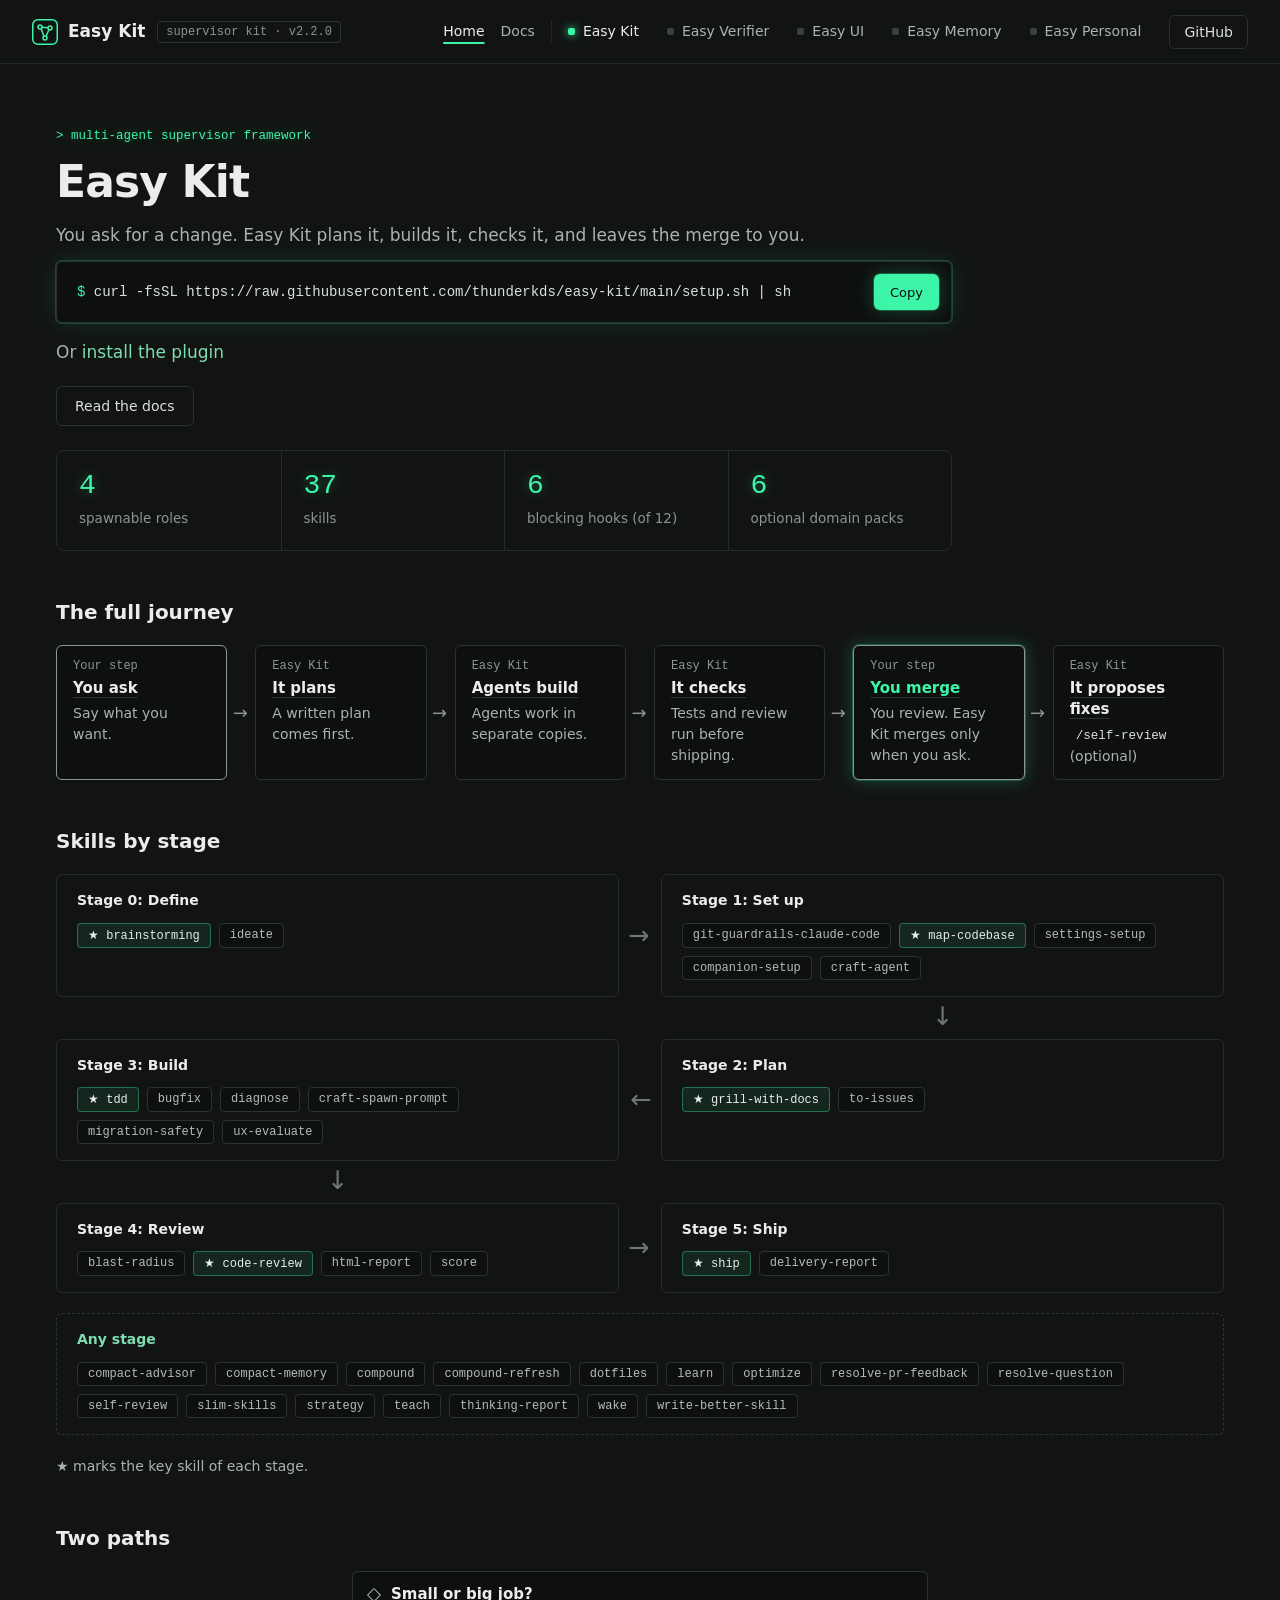
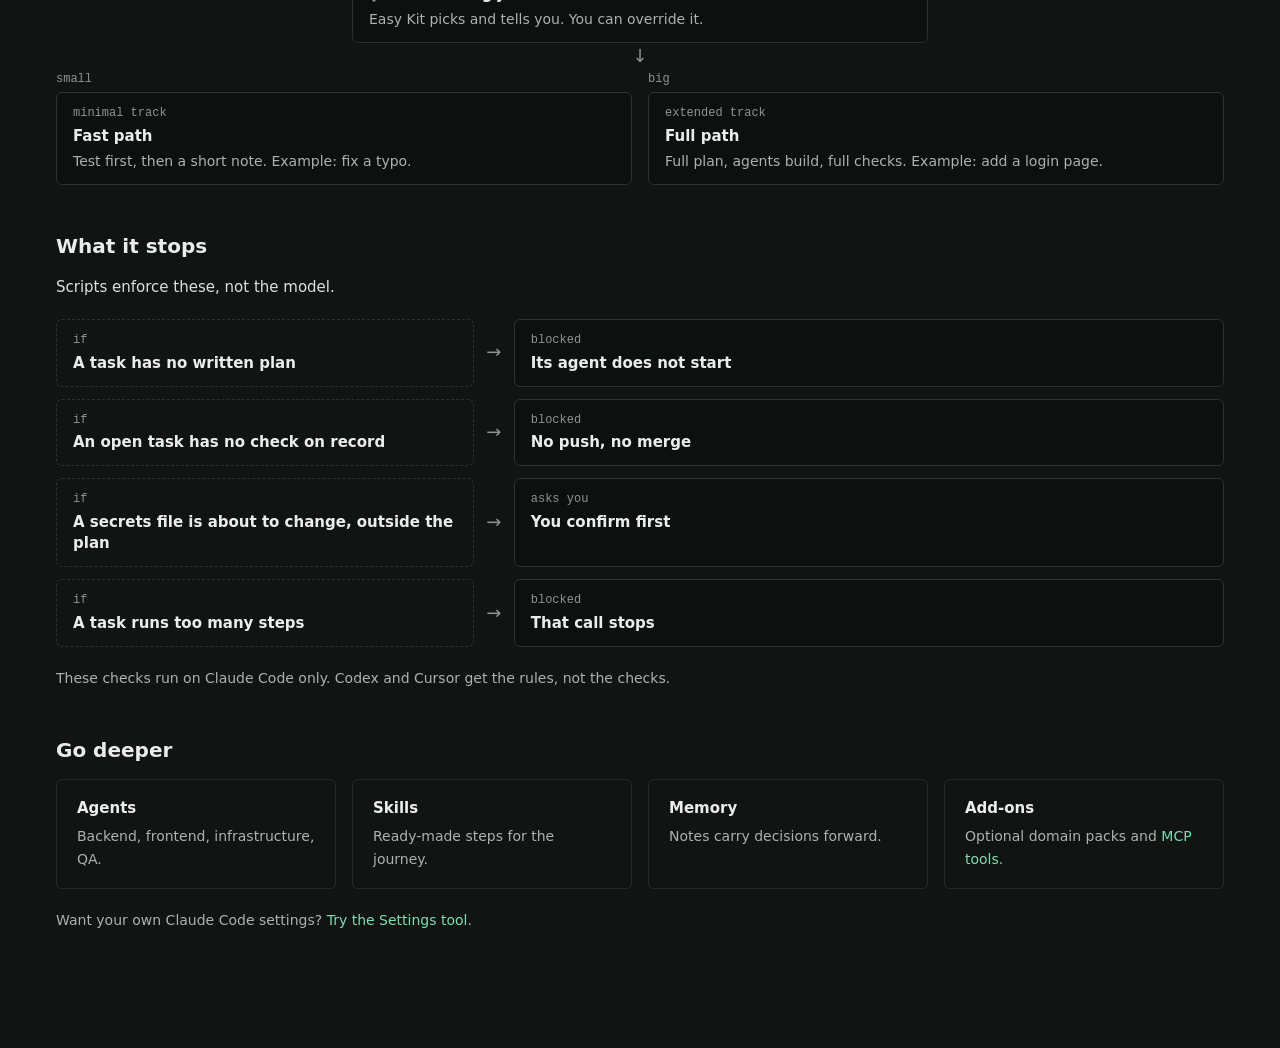
==== site/index.html @ 27d40d15 "T312: explorer id in the story page redirect list; comment on the filter regex Co-Authored-By: Claud" ====
<!DOCTYPE html>
<html lang="en" class="no-js">
<head>
<meta charset="UTF-8">
<meta name="viewport" content="width=device-width, initial-scale=1">
<title>Easy Kit</title>
<link rel="icon" href="data:image/svg+xml,%3Csvg xmlns='http://www.w3.org/2000/svg' viewBox='0 0 32 32'%3E%3Crect width='32' height='32' rx='7' fill='%23121413'/%3E%3Cpath d='M8 23 L16 9 L24 23' fill='none' stroke='%233CF5A8' stroke-width='3' stroke-linecap='round' stroke-linejoin='round'/%3E%3C/svg%3E">
<script>document.documentElement.className = "js";</script>
<script>
(function () {
  // The reference moved to docs.html. An old link such as index.html#hooks names a section
  // that lives there now, so go there. replace() leaves no extra Back-button entry.
  var ids = [
    "quick-reference", "what-you-get", "tracks", "install",
    "update-flow", "settings-tool", "install-variants", "agent-roles",
    "skills", "hooks", "agent-focus", "packs",
    "providers", "repository-layout", "memory-system", "mcps",
    "options", "verifier", "easy-ui-mcp", "easy-memory-mcp",
    "easy-personal-mcp", "explorer"
  ];
  var id = location.hash.slice(1);
  if (id && ids.indexOf(id) !== -1) { location.replace("docs.html#" + id); }
})();
</script>
<link rel="stylesheet" href="theme.css">
</head>
<body id="top">

<a class="skip-link" href="#main">Skip to content</a>

<header class="site-header">
<div class="site-header-inner">
  <div class="brand-wrap">
    <a class="brand" href="#top">
      <svg viewBox="0 0 26 26" fill="none" stroke="currentColor" stroke-width="1.5" stroke-linecap="round" stroke-linejoin="round" aria-hidden="true" focusable="false">
        <rect x="0.75" y="0.75" width="24.5" height="24.5" rx="5"/>
        <circle cx="8" cy="8" r="2"/><circle cx="18" cy="9" r="2"/><circle cx="13" cy="19" r="2"/>
        <path d="M9.9 8.2 L16.1 8.8 M9.2 9.8 L11.9 17.2 M16.9 10.8 L14.1 17.2"/>
      </svg>
      Easy Kit
    </a>
    <span class="tag-version">supervisor kit &middot; v2.2.0</span>
  </div>
  <div class="header-actions">
    <nav class="page-nav" aria-label="Pages">
    <a href="index.html" aria-current="page">Home</a>
    <a href="docs.html">Docs</a>
    </nav>
    <nav class="family-nav" aria-label="Easy Kit family">
    <a href="https://personal-agentic-claude.vercel.app/" aria-current="page"><span class="dot" aria-hidden="true"></span>Easy Kit</a>
    <a href="https://easy-verifier.vercel.app/"><span class="dot" aria-hidden="true"></span>Easy Verifier</a>
    <a href="https://easy-ui-mcp.vercel.app/"><span class="dot" aria-hidden="true"></span>Easy UI</a>
    <a href="https://easy-memory.vercel.app/"><span class="dot" aria-hidden="true"></span>Easy Memory</a>
    <a href="https://easy-personal.vercel.app/"><span class="dot" aria-hidden="true"></span>Easy Personal</a>
    <a class="btn btn-secondary" href="https://github.com/thunderkds/easy-kit">GitHub</a>
    </nav>
  </div>
</div>
</header>

<main id="main" class="content story">

<section id="hero" class="hero">
  <p class="eyebrow">&gt; multi-agent supervisor framework</p>
  <h1>Easy Kit</h1>
  <p class="lead">You ask for a change. Easy Kit plans it, builds it, checks it, and leaves the merge to you.</p>
  <div class="codebox"><code><span class="prompt">$ </span>curl -fsSL https://raw.githubusercontent.com/thunderkds/easy-kit/main/setup.sh | sh</code><button type="button" class="btn btn-primary" aria-label="Copy install command">Copy</button></div>
  <p class="lead">Or <a href="docs.html#install">install the plugin</a></p>
  <p class="story-actions"><a class="btn btn-secondary" href="docs.html">Read the docs</a></p>
  <ul class="strip" aria-label="Easy Kit in numbers">
    <li><a href="docs.html#agent-roles"><span class="num">4</span><span class="label">spawnable roles</span></a></li>
    <li><a href="docs.html#skills"><span class="num">37</span><span class="label">skills</span></a></li>
    <li><a href="docs.html#hooks"><span class="num">6</span><span class="label">blocking hooks (of 12)</span></a></li>
    <li><a href="docs.html#packs"><span class="num">6</span><span class="label">optional domain packs</span></a></li>
  </ul>
</section>

<section id="journey">
<h2>The full journey</h2>
<div class="flow-visual">
  <ol class="flow flow-row is-long" aria-label="From your request to the merge, in order">
    <li class="flow-node is-yours is-link">
      <span class="flow-key">Your step</span>
      <span class="flow-title"><a href="docs.html#quick-reference">You ask</a></span>
      <span class="flow-desc">Say what you want.</span>
    </li>
    <li class="flow-node is-link">
      <span class="flow-key">Easy Kit</span>
      <span class="flow-title"><a href="docs.html#what-you-get">It plans</a></span>
      <span class="flow-desc">A written plan comes first.</span>
    </li>
    <li class="flow-node is-link">
      <span class="flow-key">Easy Kit</span>
      <span class="flow-title"><a href="docs.html#agent-roles">Agents build</a></span>
      <span class="flow-desc">Agents work in separate copies.</span>
    </li>
    <li class="flow-node is-link">
      <span class="flow-key">Easy Kit</span>
      <span class="flow-title"><a href="docs.html#hooks">It checks</a></span>
      <span class="flow-desc">Tests and review run before shipping.</span>
    </li>
    <li class="flow-node is-yours is-link is-outcome">
      <span class="flow-key">Your step</span>
      <span class="flow-title"><a href="docs.html#tracks">You merge</a></span>
      <span class="flow-desc">You review. Easy Kit merges only when you ask.</span>
    </li>
    <li class="flow-node is-link">
      <span class="flow-key">Easy Kit</span>
      <span class="flow-title"><a href="docs.html#skills">It proposes fixes</a></span>
      <span class="flow-desc"><code>/self-review</code> (optional)</span>
    </li>
  </ol>
</div>
</section>

<section id="stages">
<h2>Skills by stage</h2>
<ol class="skill-flow" aria-label="Skills grouped by stage, in order">
  <li class="flow-step" data-stage="0" data-next="right">
    <h3><a href="docs.html#skills">Stage 0: Define</a></h3>
    <p class="chips"><code class="chip is-key"><span aria-hidden="true">★</span> brainstorming <span class="visually-hidden">key skill</span></code><code class="chip">ideate</code></p>
  </li>
  <li class="flow-step" data-stage="1" data-next="down">
    <h3><a href="docs.html#skills">Stage 1: Set up</a></h3>
    <p class="chips"><code class="chip">git-guardrails-claude-code</code><code class="chip is-key"><span aria-hidden="true">★</span> map-codebase <span class="visually-hidden">key skill</span></code><code class="chip">settings-setup</code><code class="chip">companion-setup</code><code class="chip">craft-agent</code></p>
  </li>
  <li class="flow-step" data-stage="2" data-next="left">
    <h3><a href="docs.html#skills">Stage 2: Plan</a></h3>
    <p class="chips"><code class="chip is-key"><span aria-hidden="true">★</span> grill-with-docs <span class="visually-hidden">key skill</span></code><code class="chip">to-issues</code></p>
  </li>
  <li class="flow-step" data-stage="3" data-next="down">
    <h3><a href="docs.html#skills">Stage 3: Build</a></h3>
    <p class="chips"><code class="chip is-key"><span aria-hidden="true">★</span> tdd <span class="visually-hidden">key skill</span></code><code class="chip">bugfix</code><code class="chip">diagnose</code><code class="chip">craft-spawn-prompt</code><code class="chip">migration-safety</code><code class="chip">ux-evaluate</code></p>
  </li>
  <li class="flow-step" data-stage="4" data-next="right">
    <h3><a href="docs.html#skills">Stage 4: Review</a></h3>
    <p class="chips"><code class="chip">blast-radius</code><code class="chip is-key"><span aria-hidden="true">★</span> code-review <span class="visually-hidden">key skill</span></code><code class="chip">html-report</code><code class="chip">score</code></p>
  </li>
  <li class="flow-step" data-stage="5">
    <h3><a href="docs.html#skills">Stage 5: Ship</a></h3>
    <p class="chips"><code class="chip is-key"><span aria-hidden="true">★</span> ship <span class="visually-hidden">key skill</span></code><code class="chip">delivery-report</code></p>
  </li>
</ol>
<div class="skill-band">
  <h3><a href="docs.html#skills">Any stage</a></h3>
  <p class="chips"><code class="chip">compact-advisor</code><code class="chip">compact-memory</code><code class="chip">compound</code><code class="chip">compound-refresh</code><code class="chip">dotfiles</code><code class="chip">learn</code><code class="chip">optimize</code><code class="chip">resolve-pr-feedback</code><code class="chip">resolve-question</code><code class="chip">self-review</code><code class="chip">slim-skills</code><code class="chip">strategy</code><code class="chip">teach</code><code class="chip">thinking-report</code><code class="chip">wake</code><code class="chip">write-better-skill</code></p>
</div>
<p class="story-note"><span aria-hidden="true">★</span> marks the key skill of each stage.</p>
</section>

<section id="paths">
<h2>Two paths</h2>
<div class="flow-visual">
  <ol class="flow flow-col" aria-label="How a job takes its path">
    <li class="flow-node">
      <span class="flow-head"><span class="flow-diamond" aria-hidden="true"></span><span class="flow-title">Small or big job?</span></span>
      <span class="flow-desc">Easy Kit picks and tells you. You can override it.</span>
    </li>
    <li class="flow-split">
      <ul class="flow-branches">
        <li><span class="flow-edge">small</span><div class="flow-node"><span class="flow-key">minimal track</span><span class="flow-title">Fast path</span><span class="flow-desc">Test first, then a short note. Example: fix a typo.</span></div></li>
        <li><span class="flow-edge">big</span><div class="flow-node"><span class="flow-key">extended track</span><span class="flow-title">Full path</span><span class="flow-desc">Full plan, agents build, full checks. Example: add a login page.</span></div></li>
      </ul>
    </li>
  </ol>
</div>
</section>

<section id="stops">
<h2>What it stops</h2>
<p class="lead">Scripts enforce these, not the model.</p>
<div class="flow-visual">
  <ul class="flow-map story-stops" aria-label="What Easy Kit stops, and when">
    <!-- hook: pre_agent_validate_guide.py -->
    <li>
      <div class="flow-node is-plain"><span class="flow-key">if</span><span class="flow-title">A task has no written plan</span></div>
      <span class="flow-arrow" aria-hidden="true"></span>
      <div class="flow-node"><span class="flow-key">blocked</span><span class="flow-title">Its agent does not start</span></div>
    </li>
    <!-- hook: pre_bash_block_unsafe_merge.py -->
    <li>
      <div class="flow-node is-plain"><span class="flow-key">if</span><span class="flow-title">An open task has no check on record</span></div>
      <span class="flow-arrow" aria-hidden="true"></span>
      <div class="flow-node"><span class="flow-key">blocked</span><span class="flow-title">No push, no merge</span></div>
    </li>
    <!-- hook: pre_tool_sensitive_path.py -->
    <li>
      <div class="flow-node is-plain"><span class="flow-key">if</span><span class="flow-title">A secrets file is about to change, outside the plan</span></div>
      <span class="flow-arrow" aria-hidden="true"></span>
      <div class="flow-node"><span class="flow-key">asks you</span><span class="flow-title">You confirm first</span></div>
    </li>
    <!-- hook: pre_agent_step_limit.py -->
    <li>
      <div class="flow-node is-plain"><span class="flow-key">if</span><span class="flow-title">A task runs too many steps</span></div>
      <span class="flow-arrow" aria-hidden="true"></span>
      <div class="flow-node"><span class="flow-key">blocked</span><span class="flow-title">That call stops</span></div>
    </li>
  </ul>
</div>
<p class="story-note">These checks run on Claude Code only. Codex and Cursor get the rules, not the checks.</p>
</section>

<section id="deeper">
<h2>Go deeper</h2>
<ul class="story-cards">
  <li class="card"><h3><a href="docs.html#agent-roles">Agents</a></h3><p>Backend, frontend, infrastructure, QA.</p></li>
  <li class="card"><h3><a href="docs.html#skills">Skills</a></h3><p>Ready-made steps for the journey.</p></li>
  <li class="card"><h3><a href="docs.html#memory-system">Memory</a></h3><p>Notes carry decisions forward.</p></li>
  <li class="card"><h3><a href="docs.html#packs">Add-ons</a></h3><p>Optional domain packs and <a href="docs.html#mcps">MCP tools</a>.</p></li>
</ul>
<p class="story-note">Want your own Claude Code settings? <a href="docs.html#settings-tool">Try the Settings tool</a>.</p>
</section>

</main>

<footer class="story-footer">
  <nav class="family-nav family-nav-drawer" aria-label="Easy Kit family (footer)">
    <a href="https://personal-agentic-claude.vercel.app/" aria-current="page"><span class="dot" aria-hidden="true"></span>Easy Kit</a>
    <a href="https://easy-verifier.vercel.app/"><span class="dot" aria-hidden="true"></span>Easy Verifier</a>
    <a href="https://easy-ui-mcp.vercel.app/"><span class="dot" aria-hidden="true"></span>Easy UI</a>
    <a href="https://easy-memory.vercel.app/"><span class="dot" aria-hidden="true"></span>Easy Memory</a>
    <a href="https://easy-personal.vercel.app/"><span class="dot" aria-hidden="true"></span>Easy Personal</a>
    <a class="btn btn-secondary" href="https://github.com/thunderkds/easy-kit">GitHub</a>
  </nav>
</footer>

<script>
(function () {
  // Copy button on the install command box. The "$ " prompt is not copied.
  [].forEach.call(document.querySelectorAll(".codebox"), function (box) {
    var button = box.querySelector("button");
    var code = box.querySelector("code");
    if (!button || !code) { return; }
    button.addEventListener("click", function () {
      var text = code.textContent.replace(/^\$\s+/, "");
      function done(ok) {
        button.textContent = ok ? "Copied" : "Select and copy";
        setTimeout(function () { button.textContent = "Copy"; }, 2000);
      }
      if (navigator.clipboard && navigator.clipboard.writeText) {
        navigator.clipboard.writeText(text).then(function () { done(true); }, function () { done(false); });
      } else {
        done(false);
      }
    });
  });
})();
</script>

</body>
</html>
---- site/theme.css ----
/*
  Graphite Mint: the shared theme for the Easy Kit family (T204).
  Every colour on the page comes from the tokens in :root. No hex or rgb value
  appears anywhere else in site/. No gradient, blur or light theme.
  Glow (T212): a soft neon glow, defined once as the --glow-* tokens below. A shadow
  declaration is only none, a --glow-* token or the inset accent line.
  Source of every value: the Graphite Mint implementation spec, accent and glow
  from the updated design board (T212).
*/

/* ---- fonts: IBM Plex, self-hosted (see fonts/README.txt) --------------- */
@font-face { font-family: "IBM Plex Sans"; font-style: normal; font-weight: 400; font-display: swap; src: url("fonts/ibm-plex-sans-latin-400-normal.woff2") format("woff2"); }
@font-face { font-family: "IBM Plex Sans"; font-style: normal; font-weight: 500; font-display: swap; src: url("fonts/ibm-plex-sans-latin-500-normal.woff2") format("woff2"); }
@font-face { font-family: "IBM Plex Sans"; font-style: normal; font-weight: 600; font-display: swap; src: url("fonts/ibm-plex-sans-latin-600-normal.woff2") format("woff2"); }
@font-face { font-family: "IBM Plex Mono"; font-style: normal; font-weight: 400; font-display: swap; src: url("fonts/ibm-plex-mono-latin-400-normal.woff2") format("woff2"); }
@font-face { font-family: "IBM Plex Mono"; font-style: normal; font-weight: 500; font-display: swap; src: url("fonts/ibm-plex-mono-latin-500-normal.woff2") format("woff2"); }

/* ---- tokens ------------------------------------------------------------ */
:root {
  color-scheme: dark;

  /* Surfaces */
  --bg:            #121413;  /* page background */
  --bg-sunken:     #0E100F;  /* code blocks, terminal boxes */
  --bg-hover:      #181B1A;  /* hovered rows and nav items */

  /* Lines */
  --line-subtle:   #1F2321;  /* sidebar divider */
  --line:          #262B29;  /* section strips, cards, tables */
  --line-strong:   #2C3230;  /* buttons, chips, inputs, code box */
  --line-header:   #232826;  /* header bottom border */

  /* Text */
  --text-strong:   #EAEDEA;  /* headings, numbers, active nav */
  --text:          #DCE0DD;  /* body copy */
  --text-2:        #ABB3AE;  /* lede, secondary nav links */
  --text-nav:      #B5BCB7;  /* sidebar links */
  --text-muted:    #8C9590;  /* labels, captions, table meta */
  --text-dim:      #6E7772;  /* comments in code, "/ 11" suffixes */

  /* Accent (mint) */
  --accent:        #3CF5A8;                     /* neon mint */
  --accent-hover:  #8AF9CB;                     /* primary button hover */
  --accent-soft:   rgba(60, 245, 168, 0.08);   /* active nav background */
  --accent-line:   rgba(60, 245, 168, 0.35);   /* highlighted card border */
  --link:          #7EDDB0;                     /* plain links stay soft mint */
  --link-hover:    #B2EDCF;
  --on-accent:     #0E100F;                     /* text on a mint button */
  --dot-idle:      #3A413E;                     /* inactive family-nav dot */

  /* Glow (decoration only; prefers-contrast: more turns every one off) */
  --glow-text:   0 0 12px rgba(60, 245, 168, 0.35);
  --glow-button: 0 0 0 1px rgba(60, 245, 168, 0.25), 0 0 18px rgba(60, 245, 168, 0.25);
  --glow-dot:    0 0 8px var(--accent);
  --glow-box:    0 0 0 1px rgba(60, 245, 168, 0.20), 0 0 24px rgba(60, 245, 168, 0.12);

  /* Agent role colors (Easy Kit only, small dots) */
  --role-backend:  #7AA7E8;
  --role-infra:    #E3A66B;
  --role-frontend: #B39AE8;
  --role-qa:       #86CFA0;

  /* Type */
  --font-sans: "IBM Plex Sans", system-ui, -apple-system, "Segoe UI", sans-serif;
  --font-mono: "IBM Plex Mono", ui-monospace, "SFMono-Regular", Menlo, monospace;

  /* Radius */
  --r-xs: 4px;   /* chips, version tag */
  --r-sm: 6px;   /* buttons, nav items, code box, single cards */
  --r-md: 8px;   /* grouped strips (stat row, step grid) */

  /* Spacing (4px base) */
  --s-1: 4px;  --s-2: 8px;  --s-3: 12px; --s-4: 16px;  --s-5: 20px;
  --s-6: 24px; --s-7: 32px; --s-8: 40px; --s-9: 48px;  --s-10: 56px;

  /* Layout */
  --header-h: 64px;
  --sidebar-w: 248px;
  --content-max: 920px;
  --page-max: 1280px;   /* centered page container (T204 AC 9a) */
}

/* ---- base -------------------------------------------------------------- */
* { box-sizing: border-box; }
html { background: var(--bg); scroll-behavior: smooth; scrollbar-color: var(--line-strong) transparent; }
@media (prefers-reduced-motion: reduce) { html { scroll-behavior: auto; } }
body {
  margin: 0; background: var(--bg); color: var(--text);
  font: 400 15px/1.6 var(--font-sans);
  -webkit-font-smoothing: antialiased;
  overflow-x: hidden;
}
::selection { background: rgba(60, 245, 168, 0.25); color: var(--text-strong); }

h1, h2, h3, h4, h5, h6 { font-weight: 600; color: var(--text-strong); margin: 0; }
h1 { font-size: 44px; line-height: 1.1; letter-spacing: -0.02em; }
h2 { font-size: 20px; line-height: 1.3; margin: 0 0 var(--s-4); }
h3 { font-size: 15px; line-height: 1.4; }
strong, b { font-weight: 600; }
p { margin: 0 0 var(--s-3); max-width: 72ch; }
ul, ol { max-width: 72ch; }
code, pre { font-family: var(--font-mono); }
code { font-size: 0.9em; color: var(--text); background: var(--bg-sunken); border-radius: var(--r-xs); padding: 1px 6px; }
.eyebrow { font: 400 12.5px/1.4 var(--font-mono); color: var(--accent); margin: 0 0 var(--s-3); text-shadow: var(--glow-text); }

/* Links */
a { color: var(--link); text-decoration: none; }
a:hover { color: var(--link-hover); text-decoration: underline; text-underline-offset: 3px; }

/* Focus: visible on every interactive element */
:focus-visible { outline: 2px solid var(--accent); outline-offset: 2px; border-radius: var(--r-xs); }

.skip-link {
  position: absolute; left: -9999px; top: 0; z-index: 40;
  background: var(--bg-sunken); color: var(--accent);
  padding: var(--s-3) var(--s-4); border: 1px solid var(--line-strong); border-radius: 0 0 var(--r-sm) 0;
}
.skip-link:focus { left: 0; }

/* ---- components -------------------------------------------------------- */
/* Buttons (min height 40px; 44px on touch) */
.btn { display: inline-flex; align-items: center; height: 40px; padding: 0 18px;
  border-radius: var(--r-sm); font: 500 14px var(--font-sans); cursor: pointer; }
.btn-primary { background: var(--accent); color: var(--on-accent); border: 0; box-shadow: var(--glow-button); }
.btn-primary:hover { background: var(--accent-hover); color: var(--on-accent); text-decoration: none; }
.btn-secondary { background: transparent; color: var(--text); border: 1px solid var(--line-strong); }
.btn-secondary:hover { background: var(--bg-hover); color: var(--text-strong); text-decoration: none; }

/* Code block / terminal (with Copy button) */
.codebox { display: flex; align-items: center; justify-content: space-between; gap: 16px;
  padding: 12px 12px 12px 20px; background: var(--bg-sunken);
  border: 1px solid var(--line-strong); border-radius: var(--r-sm);
  font: 400 14px/1.6 var(--font-mono); overflow-x: auto; box-shadow: var(--glow-box); }
.codebox code { flex: 1 1 auto; min-width: 0; padding: 0; background: none; font-size: inherit; white-space: pre-wrap; overflow-wrap: anywhere; }
.codebox .prompt { color: var(--accent); }
.codebox .comment { color: var(--text-dim); }
.codebox .btn { height: 36px; padding: 0 16px; font-size: 13px; flex: none; }

/* Strip: N equal cells inside one bordered box, hairline dividers */
.strip { display: grid; grid-template-columns: repeat(var(--cols, 4), minmax(0, 1fr));
  border: 1px solid var(--line); border-radius: var(--r-md); overflow: hidden;
  list-style: none; margin: 0; padding: 0; max-width: none; }
.strip > * { padding: 20px 22px; display: flex; flex-direction: column; gap: 6px; }
.strip > * + * { border-left: 1px solid var(--line); }
.strip .num { font: 500 28px/1.1 var(--font-mono); color: var(--accent); text-shadow: var(--glow-text); }
.strip .num small { font-size: 17px; color: var(--text-dim); }
.strip .label { font-size: 13.5px; color: var(--text-muted); }

/* Step grid: a strip whose cells are 16px padded and carry a step number.
   A 1px gap over a --line backdrop draws the hairlines, so a second row stays divided. */
.strip.steps { gap: 1px; background: var(--line); }
.strip.steps > *, .strip.steps > * + * { padding: 16px; background: var(--bg); border-left: 0; }
.step-no { font: 400 11.5px var(--font-mono); color: var(--accent); }
.step-title { font-size: 15px; font-weight: 600; color: var(--text-strong); }
.step-meta { font: 400 11.5px/1.5 var(--font-mono); color: var(--text-muted); }

/* Standalone card */
.card { padding: 18px 20px; border: 1px solid var(--line); border-radius: var(--r-sm);
  display: flex; flex-direction: column; gap: 6px; min-width: 0; }
.card.is-highlight { border-color: var(--accent-line); box-shadow: var(--glow-button); }   /* at most one per section */

/* Chip (dimension names, tags) */
.chip { display: inline-block; padding: 4px 10px; border: 1px solid var(--line-strong);
  border-radius: var(--r-xs); font: 400 12px var(--font-mono); color: var(--text-nav); }

/* Role dot (Easy Kit agent roles only) */
.dot { display: inline-block; width: 8px; height: 8px; border-radius: 2px; flex-shrink: 0; }

/* Progress bar (scorecard coverage) */
.bar { height: 6px; border-radius: 3px; background: var(--line-header); overflow: hidden; }
.bar > span { display: block; height: 100%; background: var(--accent); box-shadow: var(--glow-dot); }

/* Tables. A table never scrolls sideways on this page (T167): the wrapper clips
   its rounded corners, and phones stack each row as a card (see index.html). */
.table-wrap { overflow: hidden; border: 1px solid var(--line); border-radius: var(--r-md); }
table { width: 100%; border-collapse: collapse; font-size: 14px; }
th { text-align: left; font: 500 12px var(--font-mono); color: var(--text-muted);
  padding: 10px 16px; border-bottom: 1px solid var(--line); background: var(--bg-sunken); }
td { padding: 12px 16px; border-bottom: 1px solid var(--line); color: var(--text); vertical-align: top; }
tr:last-child td { border-bottom: 0; }
tbody tr:hover td { background: var(--bg-hover); }

/* ---- shared layout: header, family nav, sidebar, main ------------------ */
/* The header background and bottom border span the screen; its content sits in the centered container. */
.site-header {
  position: sticky; top: 0; z-index: 30;
  height: var(--header-h);
  background: var(--bg); border-bottom: 1px solid var(--line-header);
}
.site-header-inner {
  display: flex; align-items: center; justify-content: space-between; gap: var(--s-6);
  max-width: var(--page-max); height: 100%; margin: 0 auto; padding: 0 var(--s-7);
}
.brand-wrap { display: flex; align-items: center; gap: var(--s-3); min-width: 0; }
.brand { display: flex; align-items: center; gap: 10px; color: var(--text-strong); font: 600 17px/1 var(--font-sans); white-space: nowrap; }
.brand:hover { color: var(--text-strong); text-decoration: none; }
.brand svg { width: 26px; height: 26px; flex: none; color: var(--accent); }
.tag-version { font: 400 12px var(--font-mono); color: var(--text-muted); border: 1px solid var(--line-strong);
  border-radius: var(--r-xs); padding: 3px 8px; white-space: nowrap; }

.header-actions { display: flex; align-items: center; gap: var(--s-4); }
.family-nav { display: flex; align-items: center; gap: 28px; font-size: 14px; }
.family-nav a:not(.btn) { display: inline-flex; align-items: center; gap: var(--s-2); color: var(--text-2); white-space: nowrap; }
.family-nav a:not(.btn):hover { color: var(--text-strong); text-decoration: none; }
.family-nav a[aria-current="page"] { color: var(--text-strong); }
.family-nav .dot { width: 7px; height: 7px; background: var(--dot-idle); }
.family-nav a[aria-current="page"] .dot { background: var(--accent); box-shadow: var(--glow-dot); }
.family-nav .btn { height: auto; padding: 8px 14px; }
.family-nav-drawer { display: none; }

/* Page nav (T231): Home and Docs, on both pages. Mint underline marks the current page. */
.page-nav { display: flex; align-items: center; gap: var(--s-4); padding-right: var(--s-4);
  border-right: 1px solid var(--line-header); font-size: 14px; }
.page-nav a { color: var(--text-2); white-space: nowrap; }
.page-nav a:hover { color: var(--text-strong); text-decoration: none; }
.page-nav a[aria-current="page"] { color: var(--text-strong); font-weight: 500; text-decoration: underline;
  text-decoration-color: var(--accent); text-decoration-thickness: 2px; text-underline-offset: 6px; }
/* Two nav groups and the version tag do not fit one header below 1200px: the tag goes first. */
@media (max-width: 1199px) { .tag-version { display: none; } }
/* 900-1099px: the page nav, the five family links and the Menu button share one header, so tighten them. */
@media (min-width: 900px) and (max-width: 1099px) {
  .header-actions { gap: var(--s-3); }
  .page-nav { gap: var(--s-3); padding-right: var(--s-3); }
  .family-nav { gap: var(--s-3); font-size: 13px; }
  .family-nav a:not(.btn) { gap: 6px; }
  .family-nav .btn { padding: 6px 10px; }
}

.nav-toggle { display: none; align-items: center; height: 40px; padding: 0 var(--s-4);
  font: 500 14px var(--font-sans); color: var(--text); background: transparent;
  border: 1px solid var(--line-strong); border-radius: var(--r-sm); cursor: pointer; }
.nav-toggle:hover { background: var(--bg-hover); color: var(--text-strong); }

.layout { display: grid; grid-template-columns: var(--sidebar-w) minmax(0, 1fr); max-width: var(--page-max); margin: 0 auto; }
.sidebar {
  position: sticky; top: var(--header-h); align-self: start;
  height: calc(100vh - var(--header-h)); overflow-y: auto;
  scrollbar-color: var(--line-strong) transparent; scrollbar-width: thin;
  padding: var(--s-7) var(--s-5); border-right: 1px solid var(--line-subtle);
}
.sidebar::-webkit-scrollbar { width: 8px; }
.sidebar::-webkit-scrollbar-track { background: transparent; }
.sidebar::-webkit-scrollbar-thumb { background: var(--line-strong); border-radius: var(--r-xs); }
.nav-group-title { font: 400 11.5px/1.4 var(--font-mono); color: var(--text-muted); margin: 0; padding: 0 12px 8px; }
.sidebar ul { list-style: none; margin: 0 0 28px; padding: 0; display: flex; flex-direction: column; gap: 2px; }
.sidebar ul:last-child { margin-bottom: 0; }
.sidebar a { display: block; padding: 7px 12px; border-radius: var(--r-sm); color: var(--text-nav); font-size: 14px; }
.sidebar a:hover { background: var(--bg-hover); color: var(--text-strong); text-decoration: none; }
.sidebar a.active { background: var(--accent-soft); color: var(--accent); font-weight: 500;
  text-shadow: var(--glow-text); box-shadow: inset 0 0 0 1px var(--accent-line); }

.content { min-width: 0; padding: var(--s-9) var(--s-10); }
.content > * { max-width: var(--content-max); }
section { margin: var(--s-8) 0; scroll-margin-top: calc(var(--header-h) + var(--s-4)); }

/* 720-1023px: the sidebar becomes the Menu toggle's drawer from the left.
   Without script it stays in the page flow, so no link is hidden. */
@media (max-width: 1023px) {
  .layout { grid-template-columns: minmax(0, 1fr); }
  .site-header-inner { padding: 0 var(--s-4); gap: var(--s-4); }
  .tag-version { display: none; }
  .family-nav { gap: var(--s-4); }
  .sidebar { position: static; height: auto; border-right: 0; border-bottom: 1px solid var(--line-subtle); }
  .js .nav-toggle { display: inline-flex; }
  .js .sidebar {
    position: fixed; top: var(--header-h); left: 0; z-index: 25;
    width: var(--sidebar-w); height: calc(100vh - var(--header-h)); background: var(--bg);
    border-right: 1px solid var(--line-subtle); border-bottom: 0;
  }
  .js .sidebar[data-collapsed="true"] { display: none; }
  .content { padding: var(--s-7); }
}

/* Under 900px: the family nav (5 sites since T224) no longer fits the header, so it moves to the
   top of the drawer; the header keeps glyph, name and Menu. */
@media (max-width: 899px) {
  .site-header .family-nav { display: none; }
  .family-nav-drawer {
    display: flex; flex-direction: column; align-items: stretch; gap: 0;
    padding-bottom: var(--s-4); margin-bottom: var(--s-4); border-bottom: 1px solid var(--line-subtle);
  }
  .family-nav-drawer a:not(.btn) { padding: 0 12px; }
  .family-nav-drawer .btn { margin-top: var(--s-2); justify-content: center; }
}

/* Under 720px: phone padding and type. */
@media (max-width: 719px) {
  .content { padding: var(--s-6) var(--s-4); }
  h1 { font-size: 32px; }
  .strip { --cols: 2; }
  .strip.steps { --cols: 1; }
  .strip > * + * { border-left: 0; }
  .strip > *:nth-child(even) { border-left: 1px solid var(--line); }
  .strip > *:nth-child(n+3) { border-top: 1px solid var(--line); }
  .strip.steps > *:nth-child(n) { border: 0; }

  /* touch targets: 44px minimum */
  .btn, .codebox .btn, .family-nav .btn { min-height: 44px; }
  .nav-toggle { min-height: 44px; }
  .sidebar a { min-height: 44px; display: flex; align-items: center; }
  .family-nav a { min-height: 44px; }
  .page-nav a { display: inline-flex; align-items: center; min-height: 44px; min-width: 44px; justify-content: center; }
  .brand { min-height: 44px; }
}

/* ---- flow visuals (T207) ----------------------------------------------------
   A diagram leads each heavy section: HTML lists drawn with the tokens above.
   Arrows are CSS content with an empty alt text, so a screen reader reads the list order only.
   Hooks differ by shape (solid, dashed, dotted edge) and by a text label, never by colour alone.
   Mint marks an outcome or the Done node. Role colours mark role nodes. No motion.
   Every flow stacks at 768px and below; the long ones stack at 1100px. */
.flow-visual { display: flex; flex-direction: column; gap: var(--s-5); margin: var(--s-5) 0; }
.flow-visual h3 { margin: var(--s-2) 0 0; }
.flow-visual ol, .flow-visual ul { list-style: none; margin: 0; padding: 0; max-width: none; }
.flow-visual p { margin: 0; max-width: none; }
.flow-visual code { font-size: 0.9em; }
details.more { margin: var(--s-4) 0 0; }

.flow-node { position: relative; display: flex; flex-direction: column; gap: var(--s-1); min-width: 0;
  padding: var(--s-3) var(--s-4); background: var(--bg-sunken); border: 1px solid var(--line-strong);
  border-radius: var(--r-sm); overflow-wrap: anywhere; }
.flow-node.is-plain { background: transparent; border-style: dashed; }
.flow-node.is-outcome { border-color: var(--accent-line); box-shadow: var(--glow-button); }
.flow-node.is-outcome > .flow-title { color: var(--accent); }
.flow-title { font-size: 15px; font-weight: 600; line-height: 1.4; color: var(--text-strong); }
.flow-meta { font: 400 12.5px/1.5 var(--font-mono); color: var(--text-muted); }
.flow-key { font: 400 12px/1.4 var(--font-mono); color: var(--text-muted); }
.flow-edge { font: 500 12px/1.4 var(--font-mono); color: var(--text-muted); }
.flow-caption { font-size: 14px; color: var(--text-2); }

/* A flow is an ordered list; the arrow between two steps is the ::after of the first. */
.flow { display: flex; gap: 28px; }
.flow > li { position: relative; min-width: 0; }
.flow-row > li { flex: 1 1 0; }
.flow-row > li.is-plain { flex: 0 1 6rem; align-self: center; text-align: center; }
.flow-row > li:not(:last-child)::after { content: "\2192" / ""; position: absolute; left: 100%; top: 50%;
  width: 28px; margin-top: -10px; text-align: center; font-size: 18px; line-height: 20px; color: var(--text-muted); }
.flow-col { flex-direction: column; }
.flow-col > li { width: min(100%, 36rem); margin: 0 auto; }
.flow-col > li.flow-split { width: 100%; }
.flow-col > li:not(:last-child)::after { content: "\2193" / ""; position: absolute; top: 100%; left: 0; right: 0;
  height: 28px; text-align: center; font-size: 18px; line-height: 28px; color: var(--text-muted); }

/* Decision node (tracks): a diamond marker, the question, the triggers. */
.flow-head { display: flex; align-items: center; gap: var(--s-3); }
.flow-diamond { flex: none; width: 10px; height: 10px; border: 1.5px solid var(--text-2); transform: rotate(45deg); }
.flow-list { display: grid; grid-template-columns: repeat(2, minmax(0, 1fr)); gap: var(--s-1) var(--s-5); margin-top: var(--s-2); font-size: 14px; }
.flow-list > li::before { content: "\2013\00a0" / ""; color: var(--text-muted); }
.flow-branches { display: grid; grid-template-columns: repeat(2, minmax(0, 1fr)); gap: var(--s-4); }
.flow-branches > li { display: flex; flex-direction: column; gap: var(--s-1); min-width: 0; }

/* Lane: what stays with the user. */
.flow-lane { display: flex; flex-wrap: wrap; align-items: center; gap: var(--s-2) var(--s-4);
  padding: var(--s-3) var(--s-4); border: 1px dashed var(--line-strong); border-radius: var(--r-sm); }
.flow-lane-label { font: 500 12.5px/1.4 var(--font-mono); color: var(--text-strong); }
.flow-chips { display: flex; flex-wrap: wrap; gap: var(--s-2); }
.flow-badge { padding: var(--s-3) var(--s-4); border: 1px solid var(--line-strong); border-radius: var(--r-sm); color: var(--text-2); font-size: 14px; }
.flow-badge strong { color: var(--text-strong); }

/* Update map: one row per file state, the state, an arrow, what Update does. */
.flow-map { display: flex; flex-direction: column; gap: var(--s-3); }
.flow-map > li { display: grid; grid-template-columns: minmax(0, 1fr) 40px minmax(0, 1.7fr); align-items: stretch; }
.flow-arrow { display: flex; align-items: center; justify-content: center; font-size: 18px; color: var(--text-muted); }
.flow-arrow::before { content: "\2192" / ""; }

/* Hook lifecycle: phases hold the hooks; the edge shape tells blocking from advisory. */
.flow-row > li.is-phase { flex: 1 1 0; }
.flow-items { display: flex; flex-direction: column; gap: var(--s-2); margin-top: var(--s-2); font-size: 14px; }
.flow-items > li { padding-left: var(--s-3); border-left: 1px solid var(--line-strong); }
.flow-items > li.is-block { border-left: 3px solid var(--text-strong); }
.flow-items > li.is-advise { border-left: 2px dashed var(--text-muted); }
.flow-items > li.is-inert { border-left: 2px dotted var(--text-muted); }
.flow-visual .tag-inert { color: var(--text-muted); }

/* Hub (agent roles): the Supervisor in the middle, the four roles around it. */
.flow-roles { display: grid; grid-template-columns: minmax(0, 1fr) minmax(0, 1.1fr) minmax(0, 1fr);
  grid-template-areas: ". n ." "w hub e" ". s ."; gap: 32px; }
.flow-roles > li { position: relative; }
.flow-roles > li[data-role="hub"] { grid-area: hub; text-align: center; border-color: var(--line-strong); }
.flow-roles > li[data-role="backend"] { grid-area: n; }
.flow-roles > li[data-role="infra"] { grid-area: w; }
.flow-roles > li[data-role="frontend"] { grid-area: e; }
.flow-roles > li[data-role="qa"] { grid-area: s; }
.flow-roles > li[data-role]:not([data-role="hub"])::after { position: absolute; display: block; text-align: center;
  font-size: 18px; color: var(--text-muted); }
.flow-roles > li[data-role="backend"]::after { content: "\2191" / ""; top: 100%; left: 0; right: 0; height: 32px; line-height: 32px; }
.flow-roles > li[data-role="qa"]::after { content: "\2193" / ""; bottom: 100%; left: 0; right: 0; height: 32px; line-height: 32px; }
.flow-roles > li[data-role="infra"]::after { content: "\2190" / ""; left: 100%; top: 50%; width: 32px; margin-top: -10px; line-height: 20px; }
.flow-roles > li[data-role="frontend"]::after { content: "\2192" / ""; right: 100%; top: 50%; width: 32px; margin-top: -10px; line-height: 20px; }
.flow-roles .dot { margin-right: var(--s-2); vertical-align: baseline; }
.flow-roles [data-role="backend"] .dot { background: var(--role-backend); }
.flow-roles [data-role="infra"] .dot { background: var(--role-infra); }
.flow-roles [data-role="frontend"] .dot { background: var(--role-frontend); }
.flow-roles [data-role="qa"] .dot { background: var(--role-qa); }

/* The six-step and five-part flows stack at 1100px: four columns of a narrow column would not read. */
@media (max-width: 1100px) {
  .flow-row.is-long { flex-direction: column; }
  .flow-row.is-long > li:not(:last-child)::after { content: "\2193" / ""; left: 0; right: 0; top: 100%; width: auto; margin: 0; height: 28px; line-height: 28px; }
  .flow-row.is-long > li.is-plain { flex: 0 0 auto; align-self: stretch; }
}

@media (max-width: 768px) {
  .flow-row { flex-direction: column; }
  .flow-row > li:not(:last-child)::after { content: "\2193" / ""; left: 0; right: 0; top: 100%; width: auto; margin: 0; height: 28px; line-height: 28px; }
  .flow-row > li.is-plain { flex: 0 0 auto; align-self: stretch; }
  .flow-branches { grid-template-columns: minmax(0, 1fr); }
  .flow-list { grid-template-columns: minmax(0, 1fr); }
  .flow-map > li { grid-template-columns: minmax(0, 1fr); }
  .flow-arrow { height: 28px; }
  .flow-arrow::before { content: "\2193" / ""; }
  .flow-lane { flex-direction: column; align-items: flex-start; }
  .flow-roles { grid-template-columns: minmax(0, 1fr); grid-template-areas: none; }
  .flow-roles > li[data-role] { grid-area: auto; }
  .flow-roles > li[data-role]:not([data-role="hub"])::after { content: none; }
  .flow-roles > li[data-role="hub"]::after { content: "\2193" / ""; position: absolute; top: 100%; left: 0; right: 0;
    height: 32px; text-align: center; font-size: 18px; line-height: 32px; color: var(--text-muted); }
}

/* ---- story page (T231) -------------------------------------------------------
   index.html is five short screens: hero, journey, paths, stops, deeper. It reuses the flow
   classes above. A step's title is its link; the link stretches over the whole node so the
   node is the click target. Mint stays on the final node of the journey. */
.story { max-width: var(--page-max); margin: 0 auto; }
.story > * { max-width: none; }
.story section { margin: var(--s-9) 0; }
.story .hero { margin-top: var(--s-4); }
.story .hero .lead, .story .hero .codebox, .story-actions { max-width: 56rem; }
.story-actions { margin: var(--s-5) 0 0; }
.story .hero .strip { max-width: 56rem; margin-top: var(--s-6); }
.story-note { margin: var(--s-5) 0 0; max-width: none; color: var(--text-2); font-size: 14px; }
.flow-desc { font-size: 14px; line-height: 1.5; color: var(--text-2); }
.flow-node.is-yours { border-color: var(--text-muted); }
.flow-node.is-link:hover { background: var(--bg-hover); }
.flow-node.is-link:focus-within { border-color: var(--accent); }
.story .flow-title a { color: inherit; text-decoration: underline; text-decoration-color: var(--line-strong); text-underline-offset: 4px; }
.story .flow-title a:hover { color: var(--link-hover); text-decoration-color: currentColor; }
.story .flow-title a::after { content: ""; position: absolute; inset: 0; }
.story-stops { max-width: 60rem; }
.story-cards { list-style: none; margin: 0; padding: 0; max-width: none; display: grid;
  grid-template-columns: repeat(4, minmax(0, 1fr)); gap: var(--s-4); }
.story-cards .card { position: relative; }
.story-cards h3 { margin: 0; }
.story-cards h3 a { color: var(--text-strong); }
.story-cards h3 a::after { content: ""; position: absolute; inset: 0; }
.story-cards p { margin: 0; font-size: 14px; color: var(--text-2); }
.story-cards p a { position: relative; z-index: 1; }
.story-footer { max-width: var(--page-max); margin: 0 auto; padding: 0 var(--s-4) var(--s-6); }
.story-footer .family-nav-drawer { margin: 0; padding: 0; border-bottom: 0; }
@media (max-width: 1100px) {
  .story-cards { grid-template-columns: repeat(2, minmax(0, 1fr)); }
}
@media (max-width: 768px) {
  .story-cards { grid-template-columns: minmax(0, 1fr); }
}

/* ---- skill flow and strip links (T231: moved from the docs page's <style>; both pages use them) ---- */
.skill-flow { list-style: none; margin: 0; padding: 0; max-width: none; display: grid; grid-template-columns: repeat(2, minmax(0, 1fr)); gap: 2.6rem 2.6rem; }
.flow-step { position: relative; min-width: 0; border: 1px solid var(--line); border-radius: var(--r-sm); padding: var(--s-4) var(--s-5); }
/* snake on wide screens: 0 -> 1 / 3 <- 2 / 4 -> 5; DOM order stays 0..5 */
.flow-step[data-stage="0"]   { grid-area: 1 / 1; }
.flow-step[data-stage="1"]   { grid-area: 1 / 2; }
.flow-step[data-stage="2"]   { grid-area: 2 / 2; }
.flow-step[data-stage="3"]   { grid-area: 2 / 1; }
.flow-step[data-stage="4"]   { grid-area: 3 / 1; }
.flow-step[data-stage="5"]   { grid-area: 3 / 2; }
.flow-step[data-next]::after {
  position: absolute; width: 2.6rem; height: 2.6rem; line-height: 2.6rem; text-align: center;
  color: var(--text-dim); font-size: 1.6rem;
}
.flow-step[data-next="right"]::after { content: "\2192" / ""; left: 100%; top: 50%; margin-top: -1.3rem; }
.flow-step[data-next="left"]::after  { content: "\2190" / ""; right: 100%; top: 50%; margin-top: -1.3rem; }
.flow-step[data-next="down"]::after  { content: "\2193" / ""; top: 100%; left: 50%; margin-left: -1.3rem; }
.flow-step h3, .skill-band h3 { margin: 0 0 var(--s-3); font-size: 14px; }
.chips { margin: 0; max-width: none; display: flex; flex-wrap: wrap; gap: var(--s-2); }
.chip { max-width: 100%; overflow-wrap: anywhere; }
.skill-band { margin-top: var(--s-5); border: 1px dashed var(--line-strong); border-radius: var(--r-sm); padding: var(--s-4) var(--s-5); }
.strip > li { padding: 0; }
.strip a { display: flex; flex-direction: column; gap: 6px; height: 100%; padding: 20px 22px; color: inherit; }
.strip a:hover { background: var(--bg-hover); color: inherit; text-decoration: none; }
.chip.is-key { border-color: var(--accent-line); background: var(--accent-soft); color: var(--text-strong); font-weight: 500; }
.visually-hidden { position: absolute; width: 1px; height: 1px; overflow: hidden; clip: rect(0 0 0 0); white-space: nowrap; }
.story .flow-step h3 a { color: var(--text-strong); }
.story .skill-flow { margin-top: var(--s-5); }
/* The docs page stacked the skill flow below 768px; 767.98px keeps that exact width. The story page stacks at 768px with the other flows. */
@media (max-width: 767.98px) {
  .skill-flow { grid-template-columns: minmax(0, 1fr); }
  .flow-step[data-stage] { grid-area: auto; }
  .flow-step[data-next]::after { content: "\2193" / ""; left: 50%; right: auto; top: 100%; margin: 0 0 0 -1.3rem; }
}
@media (max-width: 768px) {
  .story .skill-flow { grid-template-columns: minmax(0, 1fr); }
  .story .flow-step[data-stage] { grid-area: auto; }
  .story .flow-step[data-next]::after { content: "\2193" / ""; left: 50%; right: auto; top: 100%; margin: 0 0 0 -1.3rem; }
}

/* ---- rules both pages need (T231, moved from the docs page's <style>) ------- */
.lead { color: var(--text); max-width: 72ch; }
.hero { margin-bottom: var(--s-8); }
.hero h1 { margin: 0 0 var(--s-4); }
.hero .lead { font-size: 17px; color: var(--text-2); max-width: 680px; }
.hero ul.lead { padding-left: 1.2em; }
.hero ul.lead li { margin-bottom: var(--s-1); }
.hero ul.lead code { font-size: 0.85em; }
.codebox { margin: 0 0 var(--s-4); }
footer { color: var(--text-muted); font-size: 13.5px; margin: var(--s-10) 0 var(--s-6); }

/* Glow is decoration: with more contrast requested, every glow goes off and no information is lost. */
@media (prefers-contrast: more) {
  :root {
    --glow-text: none;
    --glow-button: none;
    --glow-dot: none;
    --glow-box: none;
  }
}

/* ---- explorer (T312): a map of chips and one panel; tokens only, no motion ---- */
.ex-app { display: grid; grid-template-columns: minmax(0, 1fr); gap: var(--s-5); margin-top: var(--s-4); align-items: start; }
.ex-map { display: flex; flex-direction: column; gap: var(--s-3); min-width: 0; }
.ex-group { border: 1px solid var(--line); border-radius: var(--r-sm); padding: var(--s-3) var(--s-4); }
.ex-group h3 { margin: 0 0 var(--s-2); font-size: 14px; }
.ex-group .ex-row + .ex-row { margin-top: var(--s-2); }
.ex-kind { font: 400 11.5px var(--font-mono); color: var(--text-muted); align-self: center; }
.ex-chip { background: transparent; cursor: pointer; }
.ex-chip:hover { background: var(--bg-hover); color: var(--text-strong); }
.ex-chip.is-builtin { border-style: dashed; }
.ex-chip[aria-pressed="true"] { border-color: var(--accent); background: var(--accent-soft); color: var(--text-strong); font-weight: 500; }
.ex-panel { border: 1px solid var(--line-strong); border-radius: var(--r-sm); padding: var(--s-4) var(--s-5); min-width: 0; overflow-wrap: anywhere; scroll-margin-top: calc(var(--header-h) + var(--s-4)); }
.ex-panel > :last-child { margin-bottom: 0; }
.ex-panel h3 { margin: 0 0 var(--s-2); font: 600 15px var(--font-mono); color: var(--text-strong); }
.ex-panel h4 { margin: var(--s-4) 0 var(--s-2); font: 500 12px var(--font-mono); color: var(--text-muted); }
.ex-panel ol, .ex-panel ul { margin: 0; padding-left: 1.6em; }
.ex-panel li { margin-bottom: var(--s-2); }
.ex-panel ol li::marker { font: 400 11.5px var(--font-mono); color: var(--accent); }
.ex-step-title { font-weight: 600; color: var(--text-strong); }
.ex-step-note { display: block; color: var(--text-2); }
.ex-missing { color: var(--text); }
@media (min-width: 1100px) { .ex-app { grid-template-columns: minmax(0, 3fr) minmax(0, 2fr); } }
@media (max-width: 719px) { .ex-chip { min-height: 44px; min-width: 44px; } }
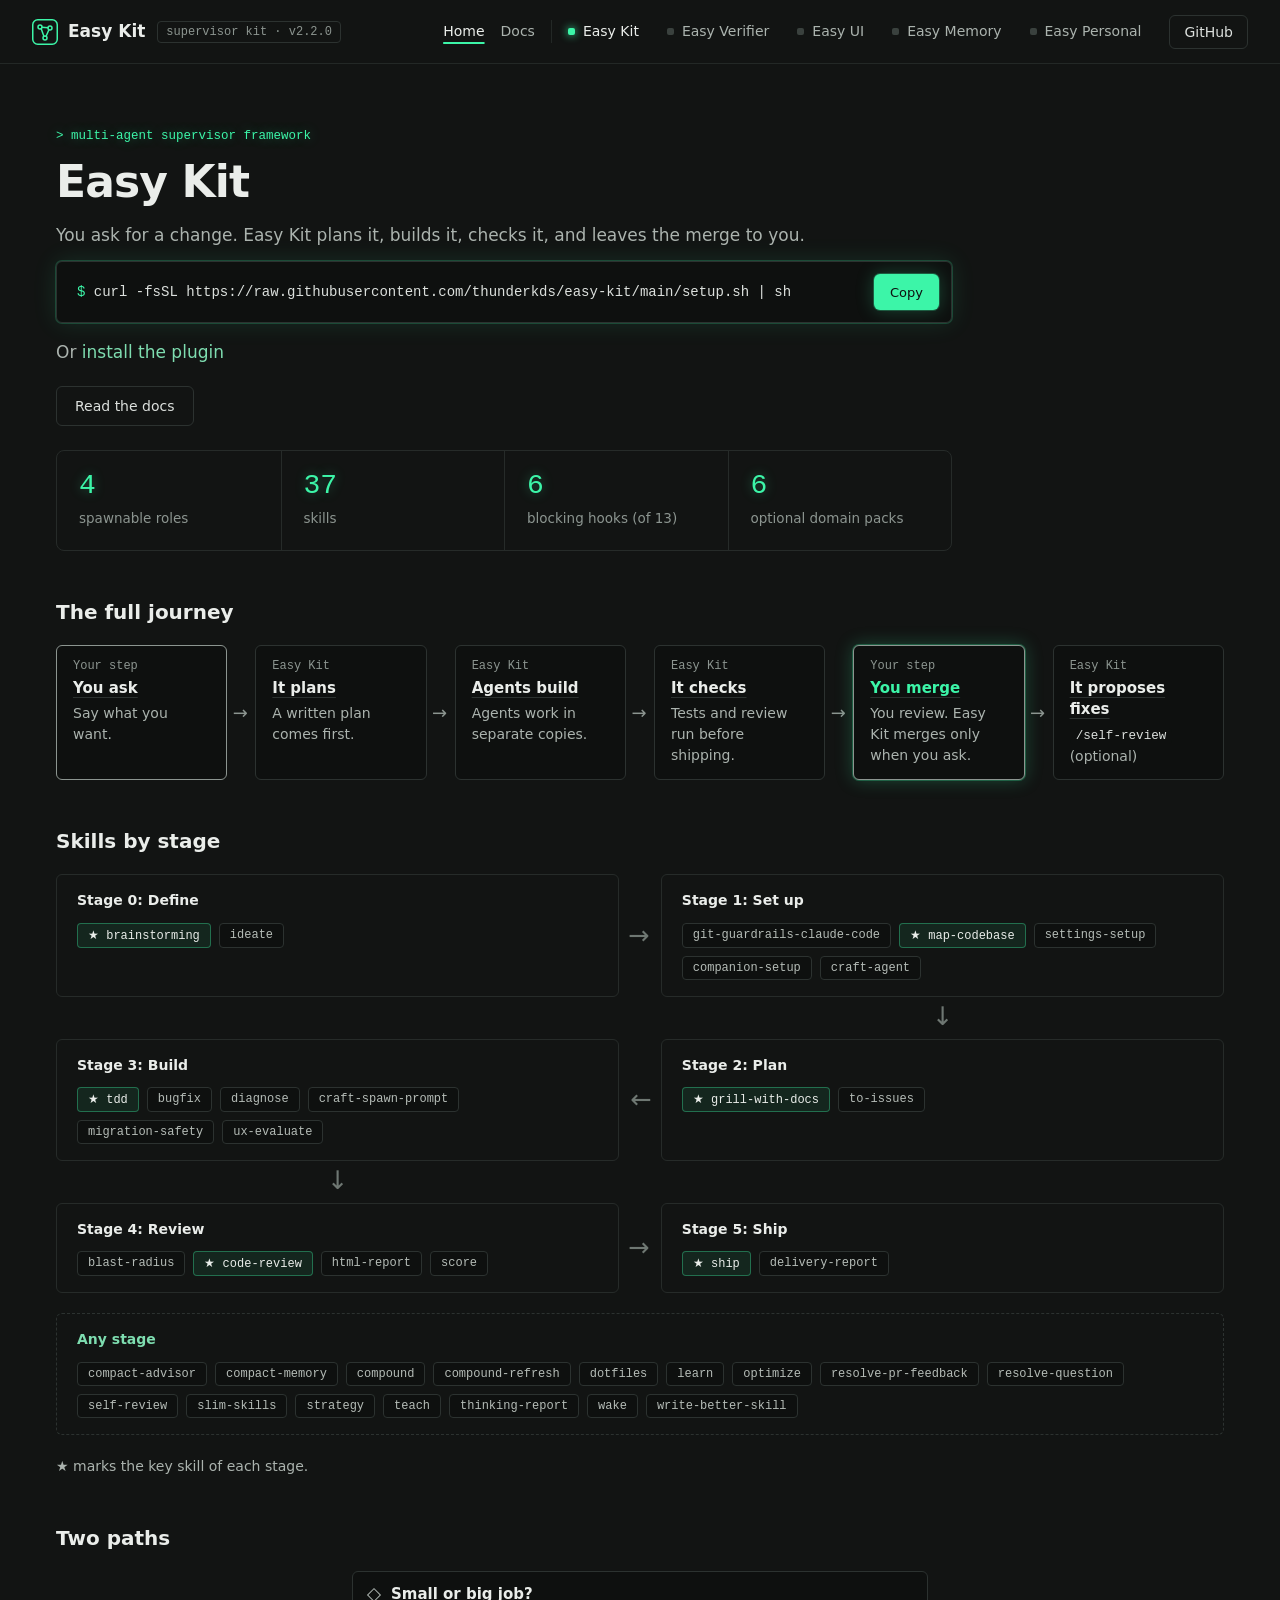
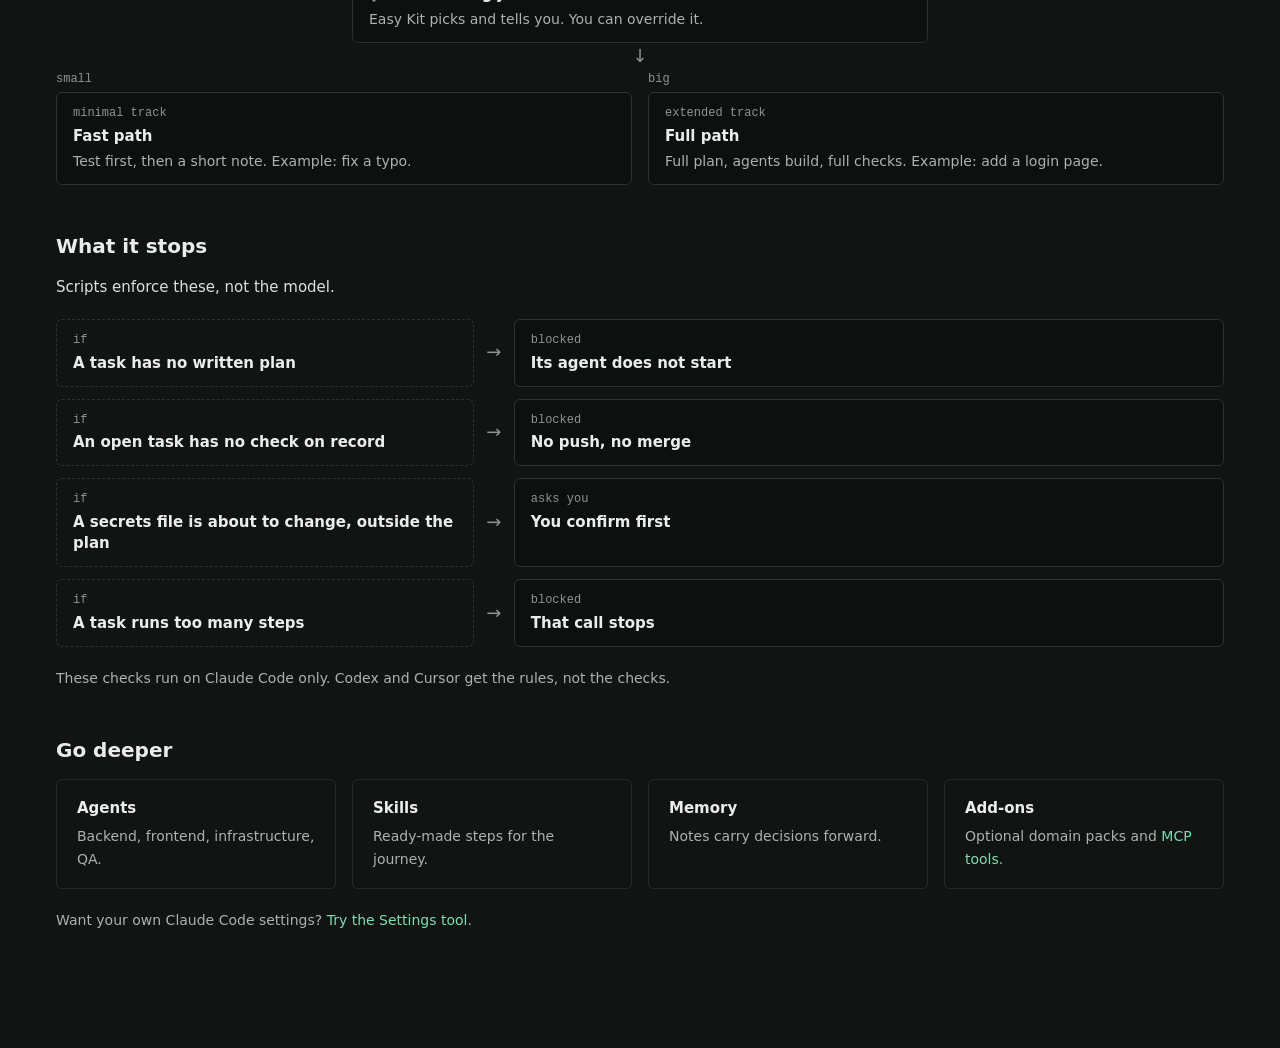
==== commit 541c456b: "T314: online sensitive-path approve-once per task (PostToolUse recorder + approval read) - new .clau" ====
--- a/site/index.html
+++ b/site/index.html
@@ -70,7 +70,7 @@
   <ul class="strip" aria-label="Easy Kit in numbers">
     <li><a href="docs.html#agent-roles"><span class="num">4</span><span class="label">spawnable roles</span></a></li>
     <li><a href="docs.html#skills"><span class="num">37</span><span class="label">skills</span></a></li>
-    <li><a href="docs.html#hooks"><span class="num">6</span><span class="label">blocking hooks (of 12)</span></a></li>
+    <li><a href="docs.html#hooks"><span class="num">6</span><span class="label">blocking hooks (of 13)</span></a></li>
     <li><a href="docs.html#packs"><span class="num">6</span><span class="label">optional domain packs</span></a></li>
   </ul>
 </section>
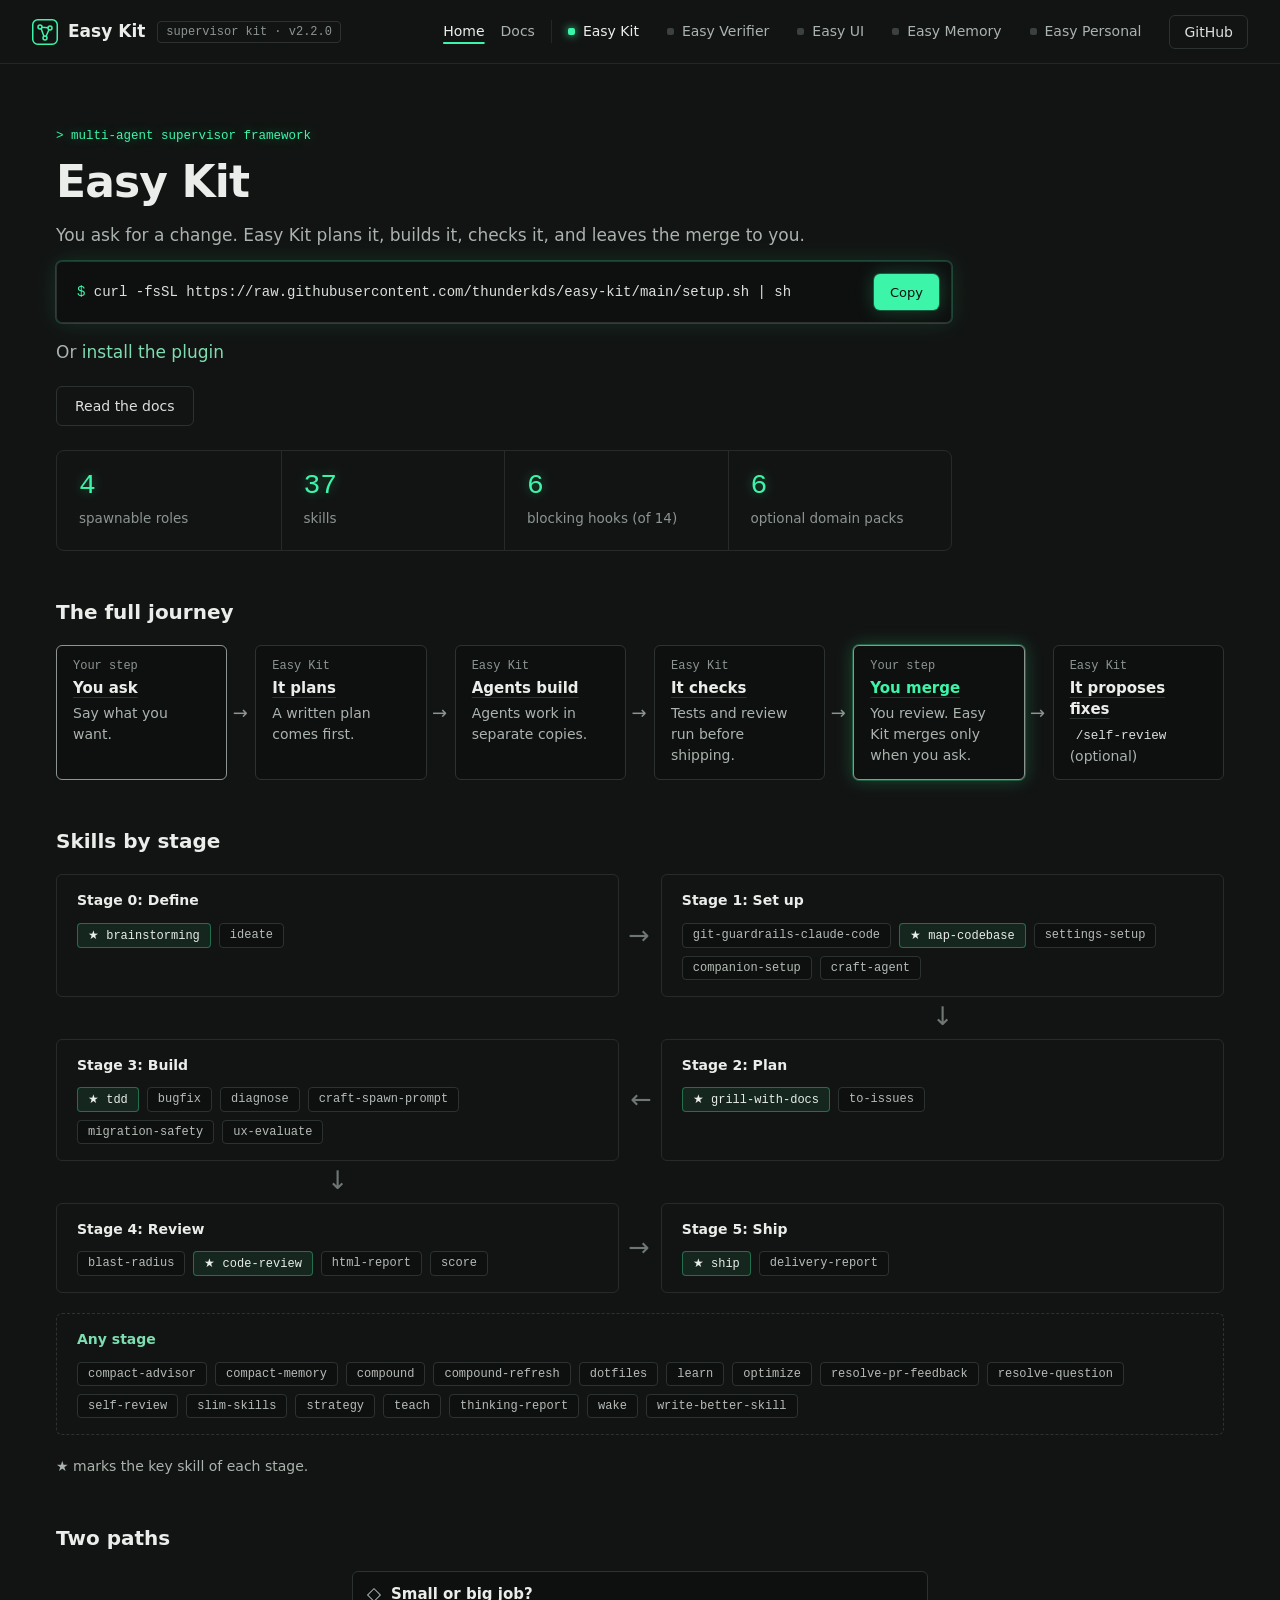
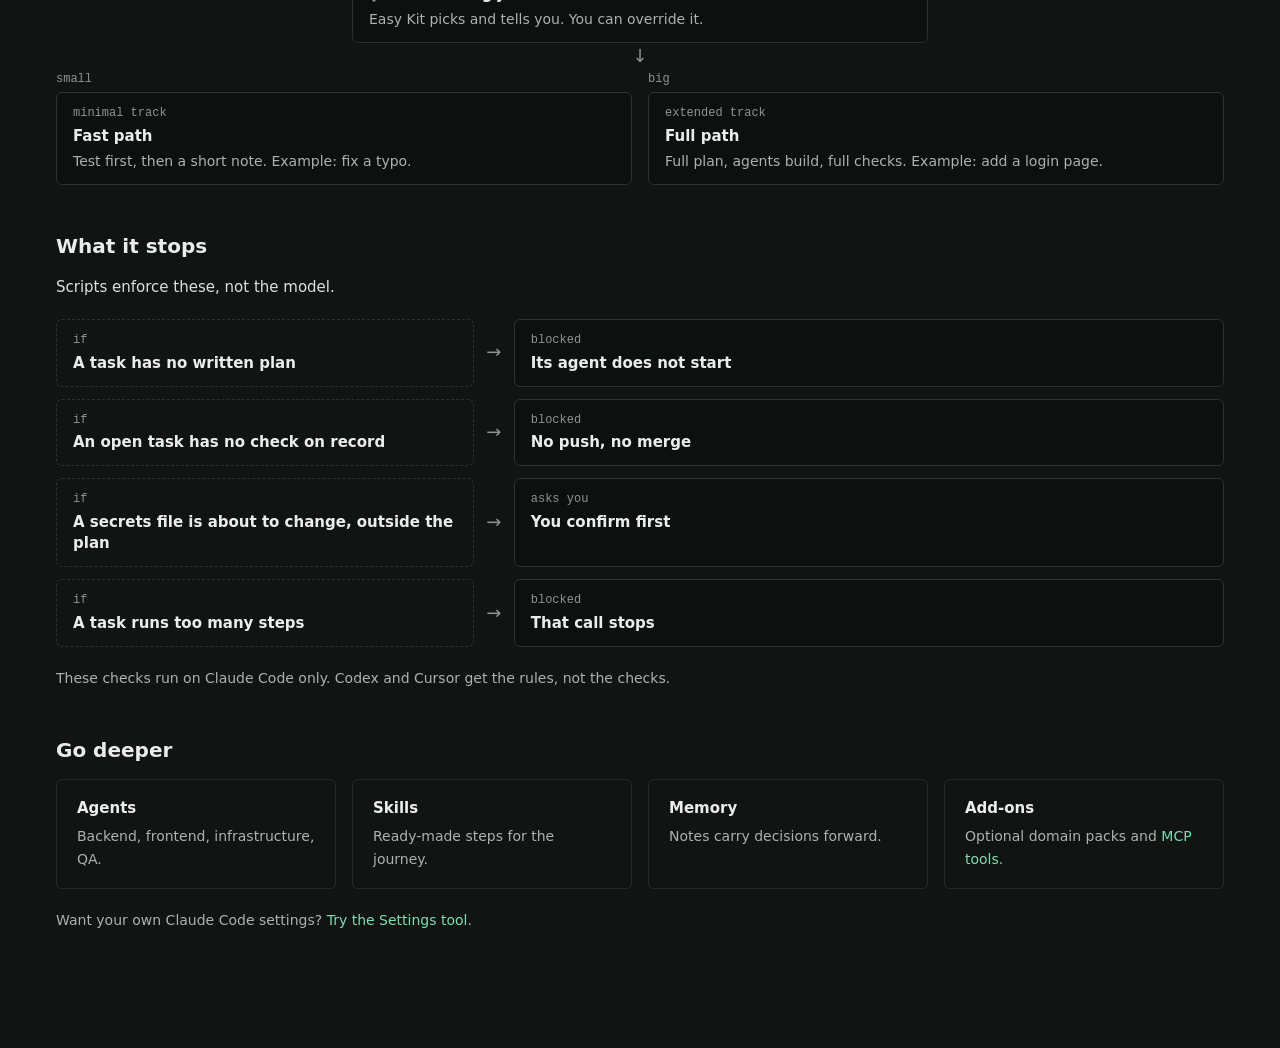
==== commit 0efb8c57: "Merge branch 'feat/t317-session-tags' Conflict in tests/test_subagent_sandbox_profile.py: keep both " ====
--- a/site/index.html
+++ b/site/index.html
@@ -70,7 +70,7 @@
   <ul class="strip" aria-label="Easy Kit in numbers">
     <li><a href="docs.html#agent-roles"><span class="num">4</span><span class="label">spawnable roles</span></a></li>
     <li><a href="docs.html#skills"><span class="num">37</span><span class="label">skills</span></a></li>
-    <li><a href="docs.html#hooks"><span class="num">6</span><span class="label">blocking hooks (of 13)</span></a></li>
+    <li><a href="docs.html#hooks"><span class="num">6</span><span class="label">blocking hooks (of 14)</span></a></li>
     <li><a href="docs.html#packs"><span class="num">6</span><span class="label">optional domain packs</span></a></li>
   </ul>
 </section>
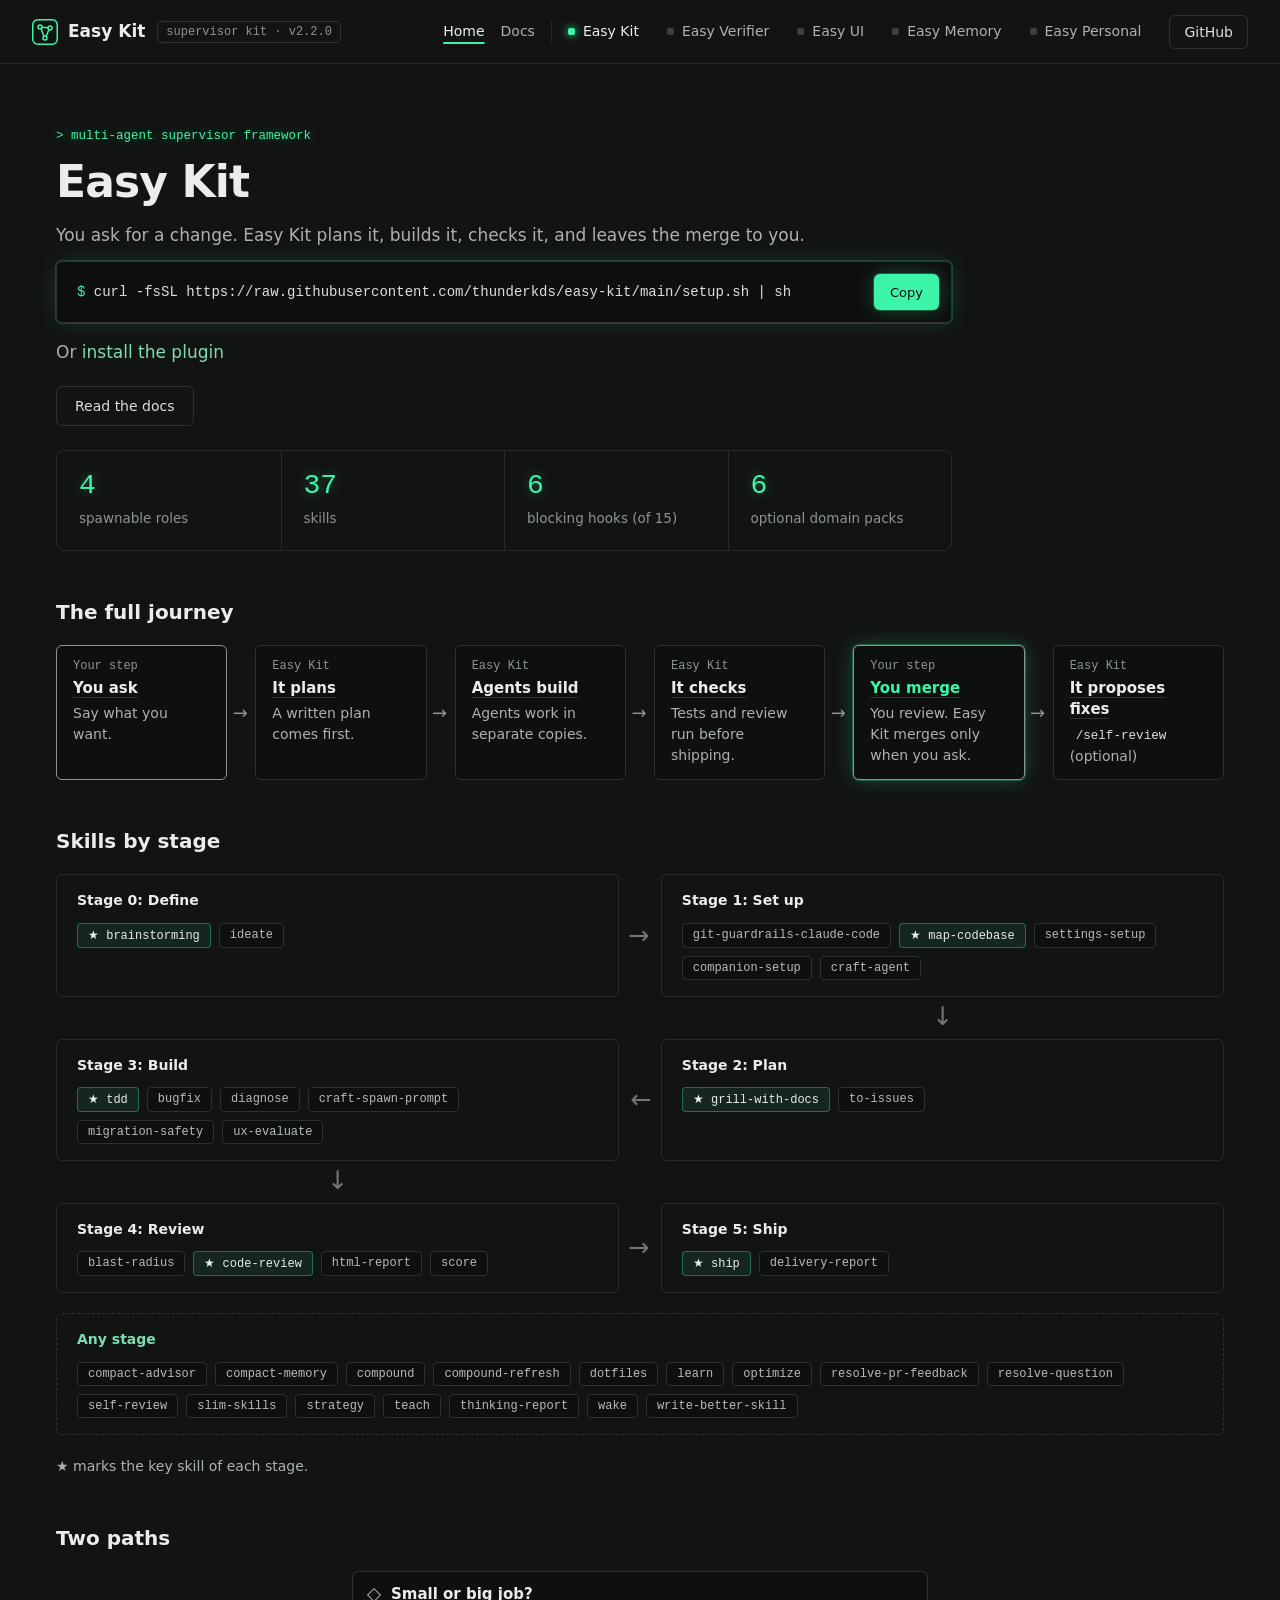
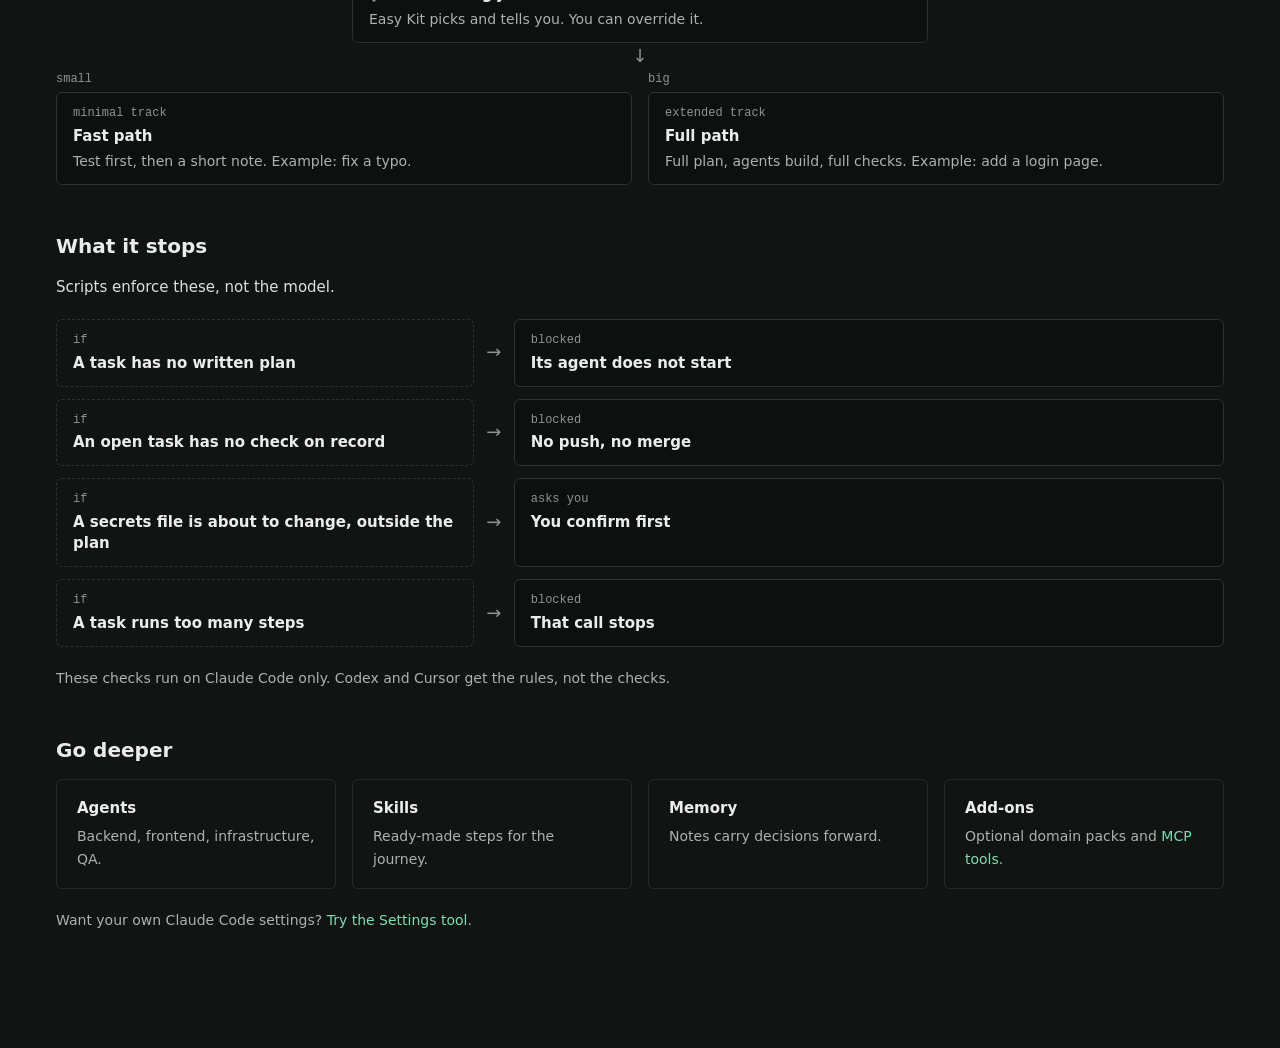
==== commit 0fb03d6e: "T341: site — hook table row for subagent_stop_reviewer_done.py; hook count 14 -> 15 on both strips C" ====
--- a/site/index.html
+++ b/site/index.html
@@ -70,7 +70,7 @@
   <ul class="strip" aria-label="Easy Kit in numbers">
     <li><a href="docs.html#agent-roles"><span class="num">4</span><span class="label">spawnable roles</span></a></li>
     <li><a href="docs.html#skills"><span class="num">37</span><span class="label">skills</span></a></li>
-    <li><a href="docs.html#hooks"><span class="num">6</span><span class="label">blocking hooks (of 14)</span></a></li>
+    <li><a href="docs.html#hooks"><span class="num">6</span><span class="label">blocking hooks (of 15)</span></a></li>
     <li><a href="docs.html#packs"><span class="num">6</span><span class="label">optional domain packs</span></a></li>
   </ul>
 </section>
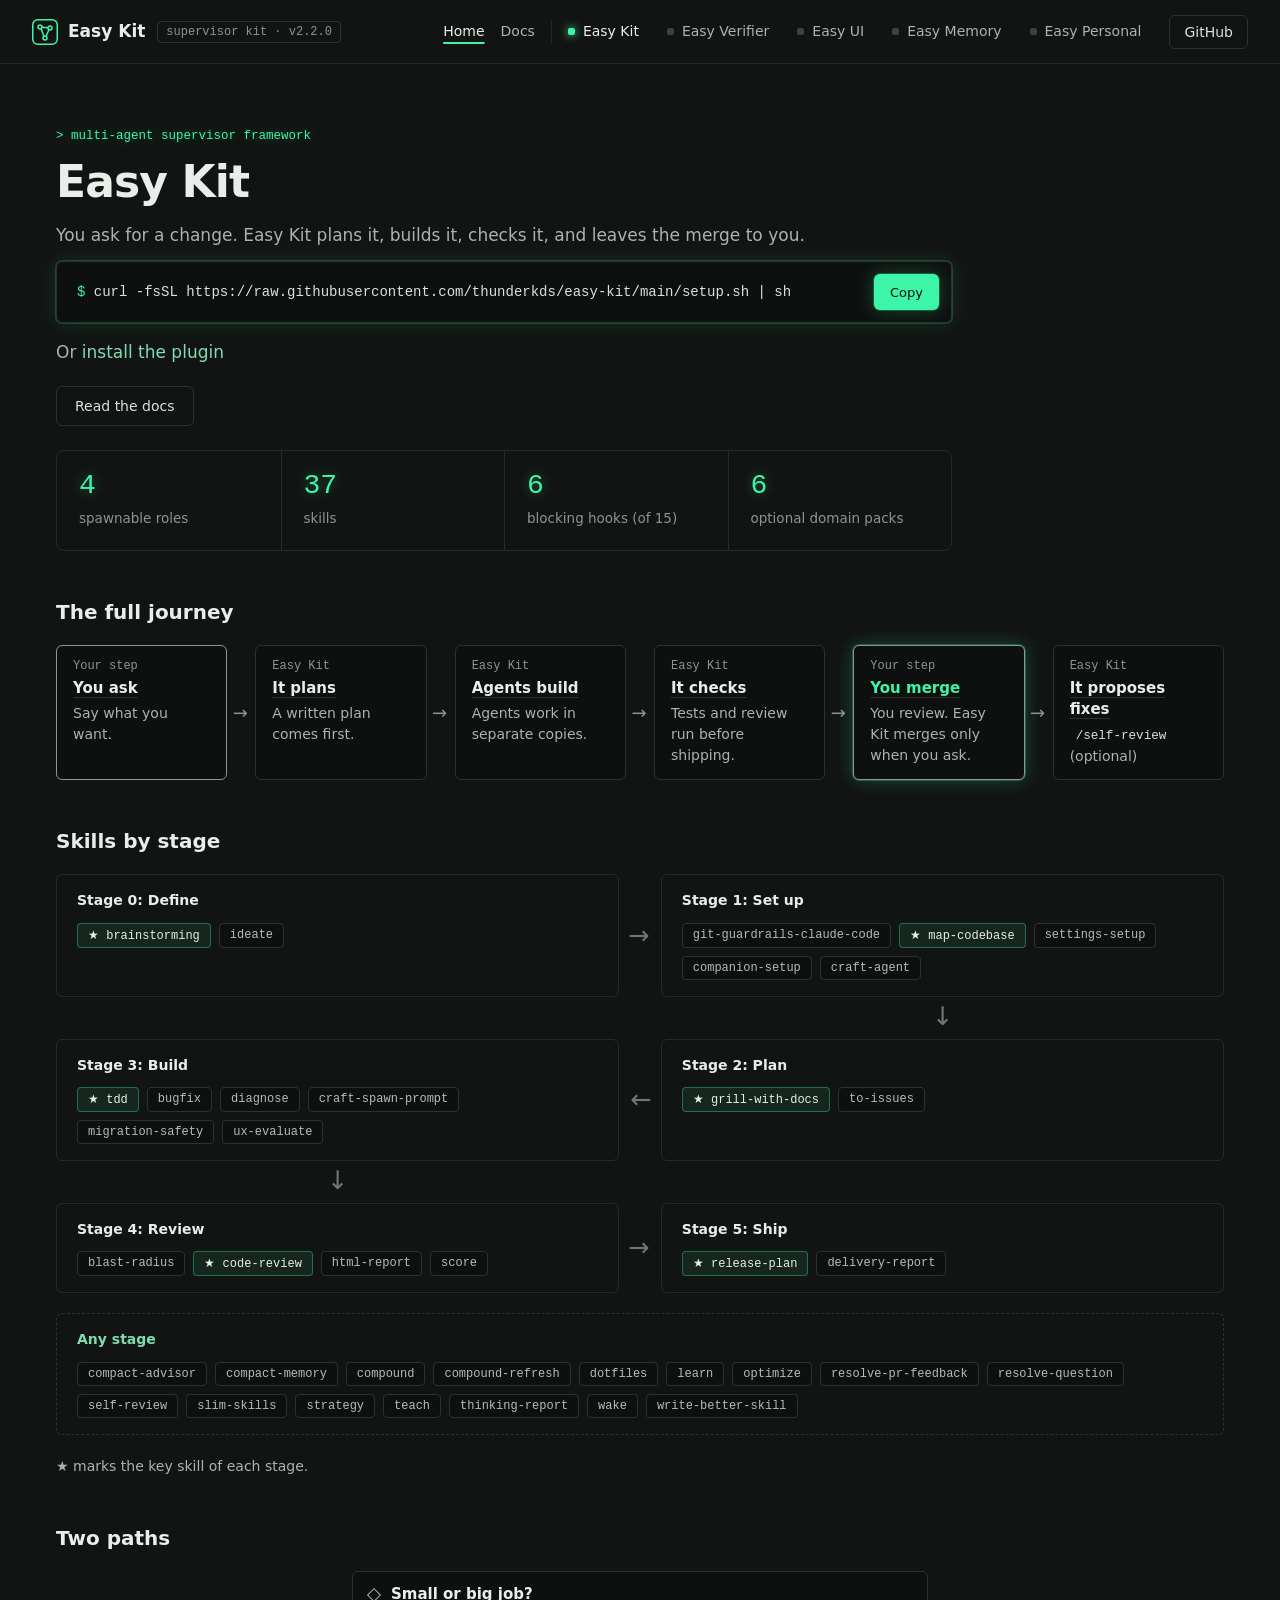
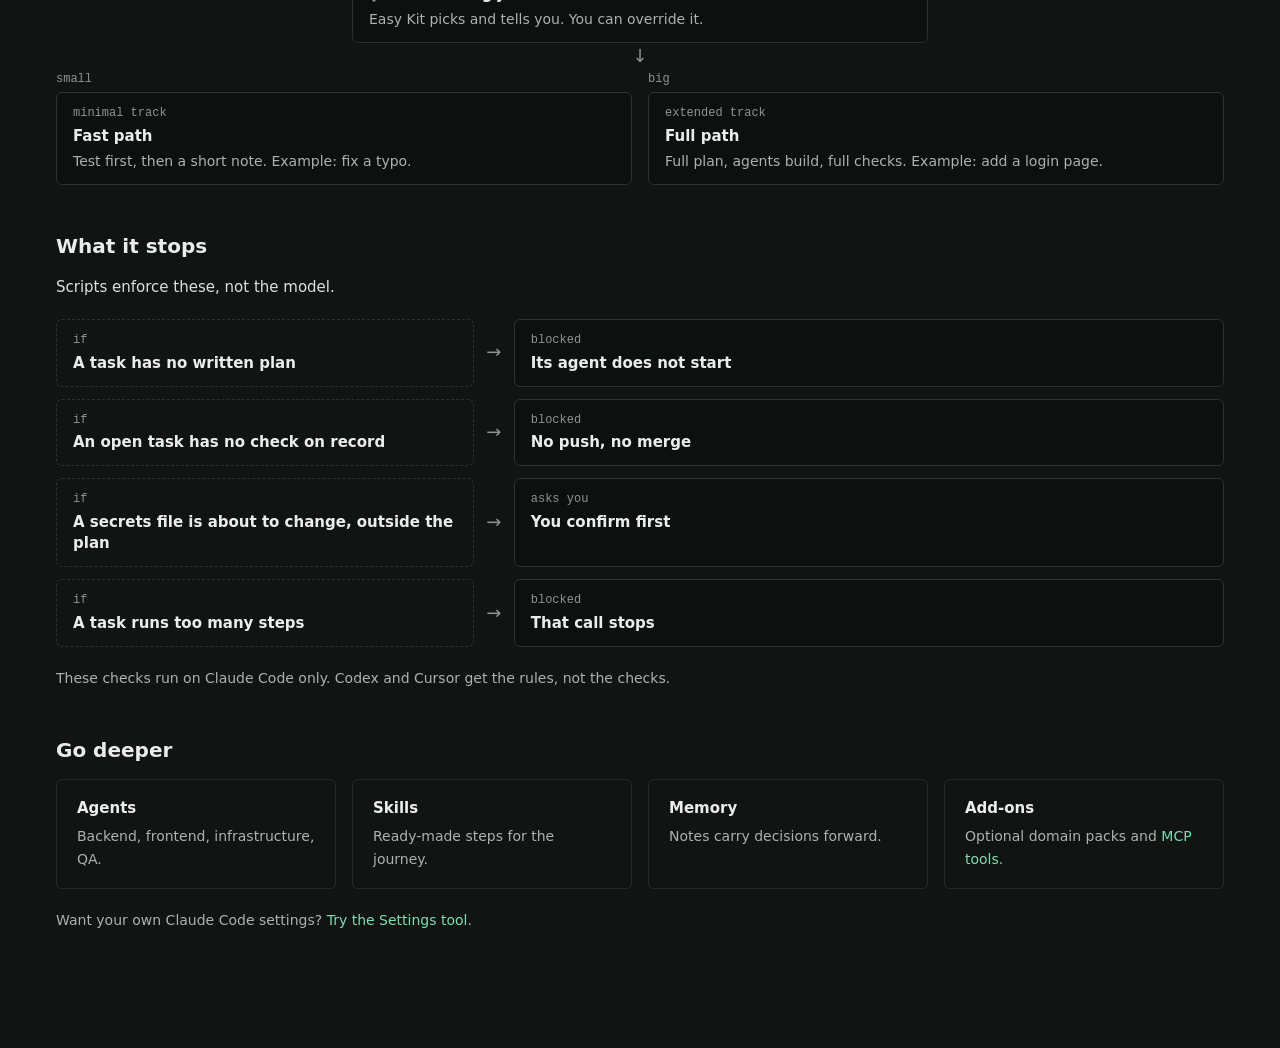
==== commit 7863a113: "T352: rename the Stage 5 skill ship -> release-plan (Claude Code's /ship shadows it) skills/ship -> " ====
--- a/site/index.html
+++ b/site/index.html
@@ -138,7 +138,7 @@
   </li>
   <li class="flow-step" data-stage="5">
     <h3><a href="docs.html#skills">Stage 5: Ship</a></h3>
-    <p class="chips"><code class="chip is-key"><span aria-hidden="true">★</span> ship <span class="visually-hidden">key skill</span></code><code class="chip">delivery-report</code></p>
+    <p class="chips"><code class="chip is-key"><span aria-hidden="true">★</span> release-plan <span class="visually-hidden">key skill</span></code><code class="chip">delivery-report</code></p>
   </li>
 </ol>
 <div class="skill-band">
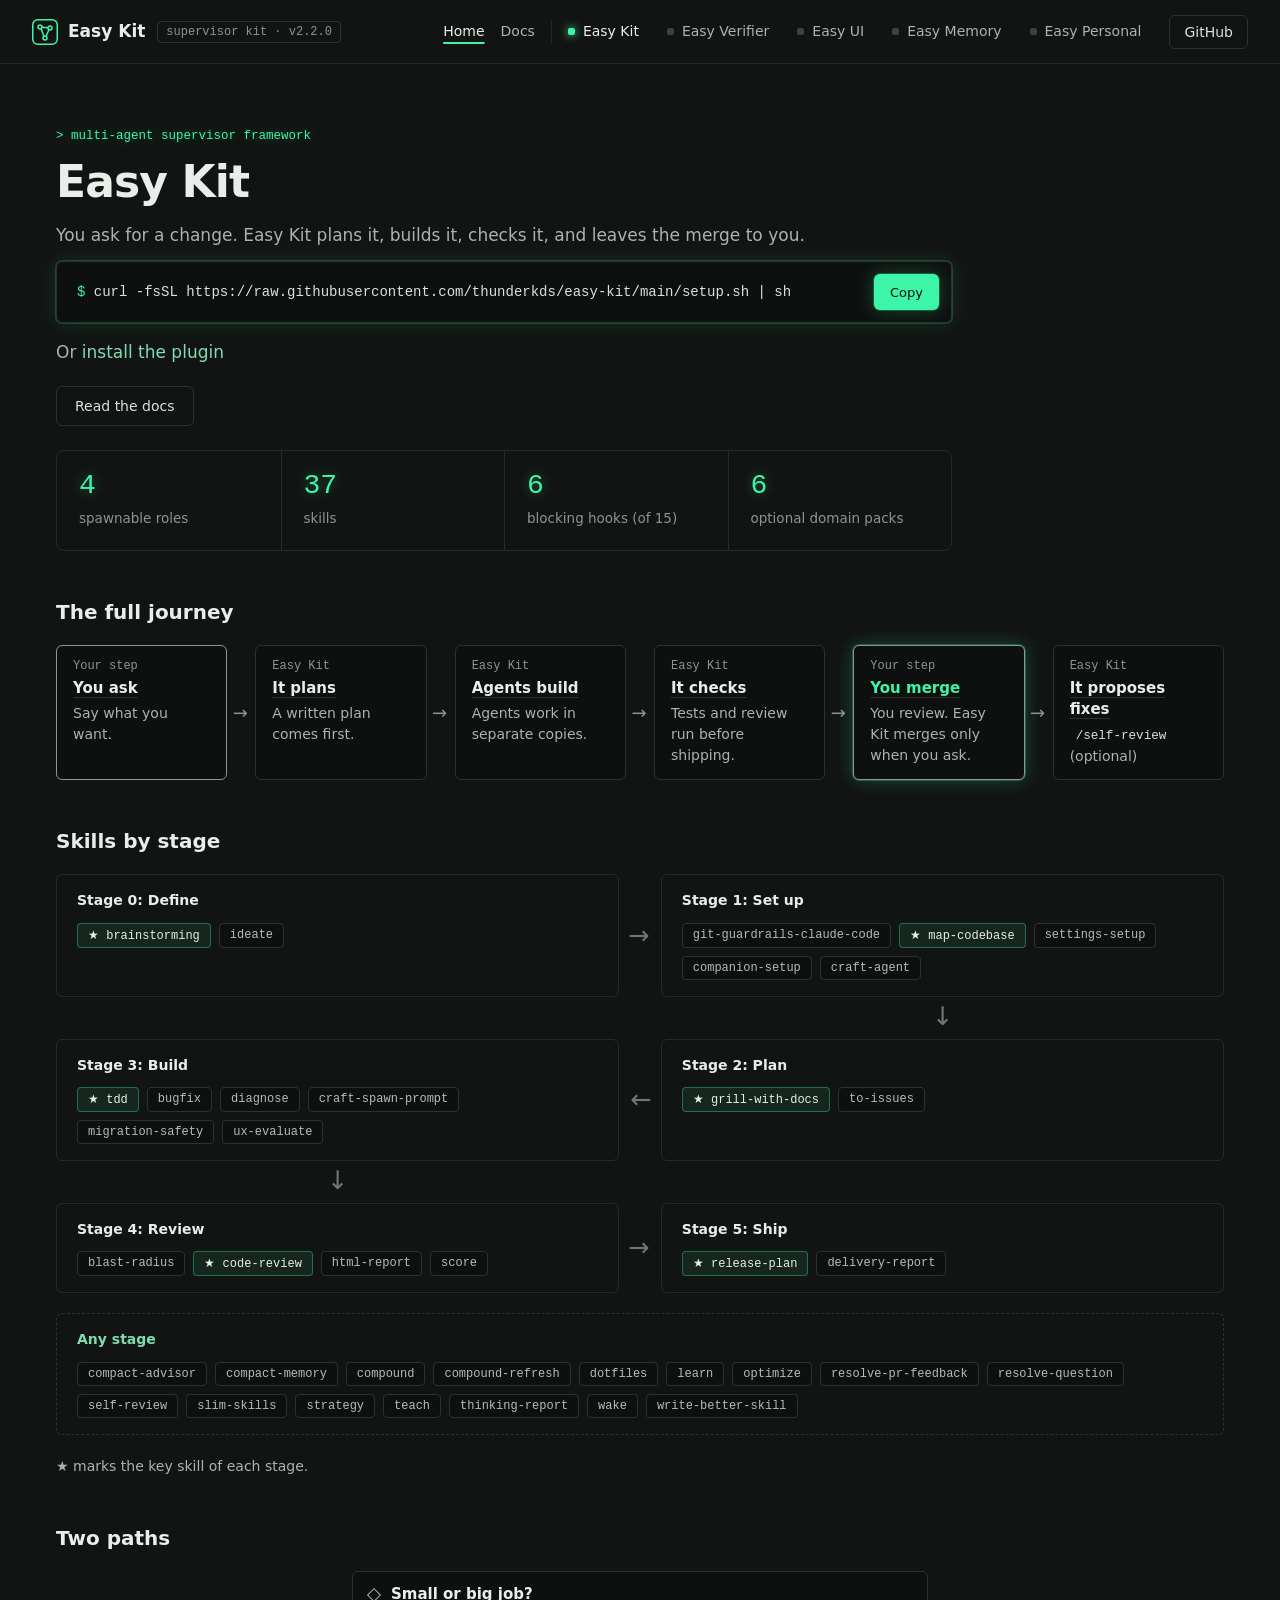
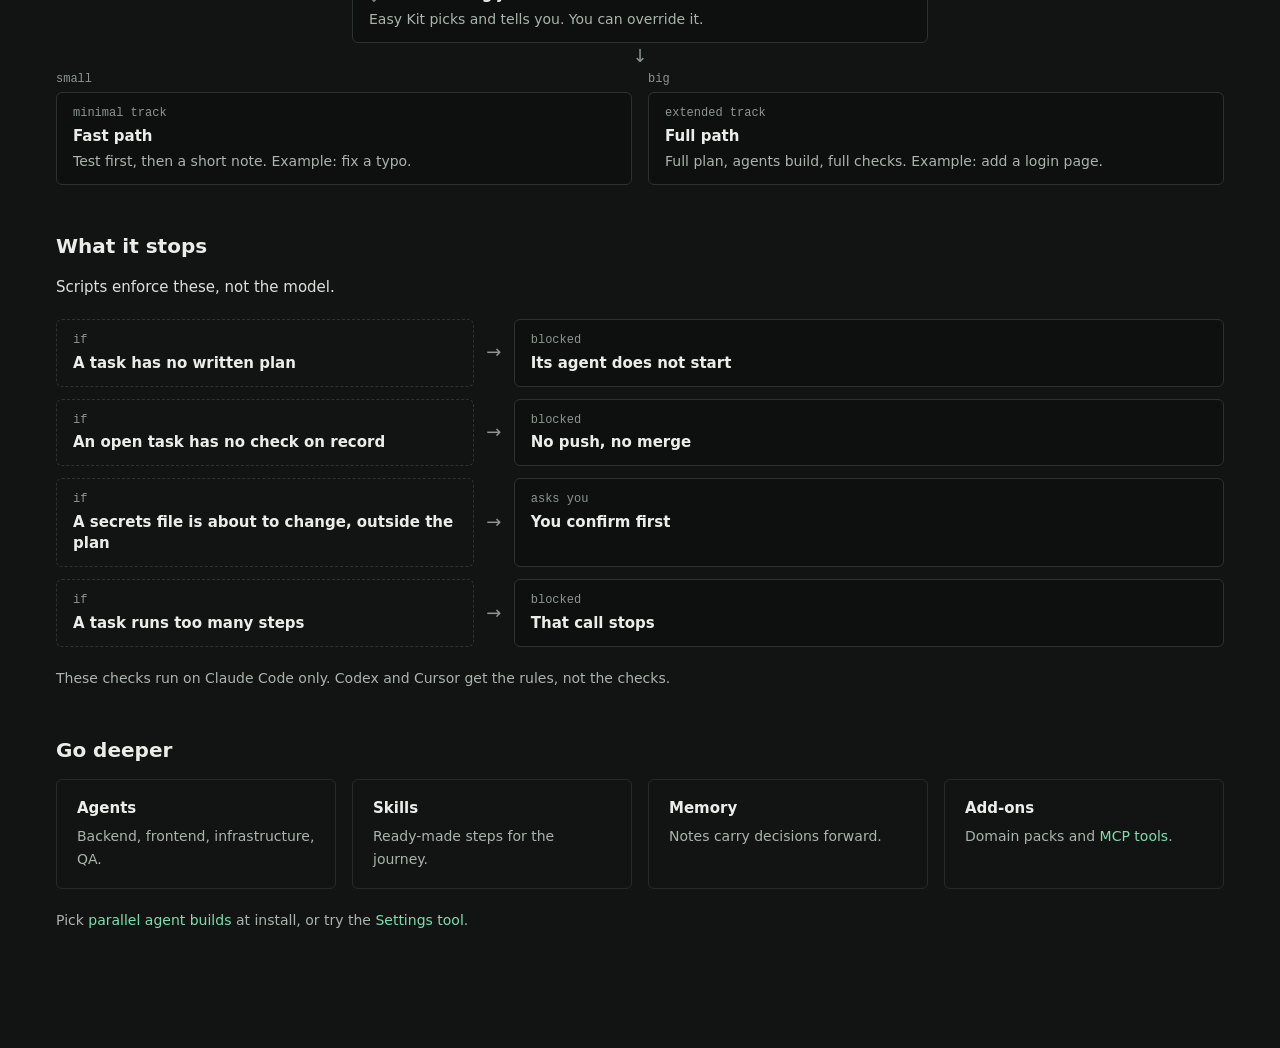
==== commit 95d23133: "T353 slice (docs): docs.html #parallel-builds how-to (4 steps + More), install menu bullet, index no" ====
--- a/site/index.html
+++ b/site/index.html
@@ -206,9 +206,9 @@
   <li class="card"><h3><a href="docs.html#agent-roles">Agents</a></h3><p>Backend, frontend, infrastructure, QA.</p></li>
   <li class="card"><h3><a href="docs.html#skills">Skills</a></h3><p>Ready-made steps for the journey.</p></li>
   <li class="card"><h3><a href="docs.html#memory-system">Memory</a></h3><p>Notes carry decisions forward.</p></li>
-  <li class="card"><h3><a href="docs.html#packs">Add-ons</a></h3><p>Optional domain packs and <a href="docs.html#mcps">MCP tools</a>.</p></li>
+  <li class="card"><h3><a href="docs.html#packs">Add-ons</a></h3><p>Domain packs and <a href="docs.html#mcps">MCP tools</a>.</p></li>
 </ul>
-<p class="story-note">Want your own Claude Code settings? <a href="docs.html#settings-tool">Try the Settings tool</a>.</p>
+<p class="story-note">Pick <a href="docs.html#parallel-builds">parallel agent builds</a> at install, or try the <a href="docs.html#settings-tool">Settings tool</a>.</p>
 </section>
 
 </main>
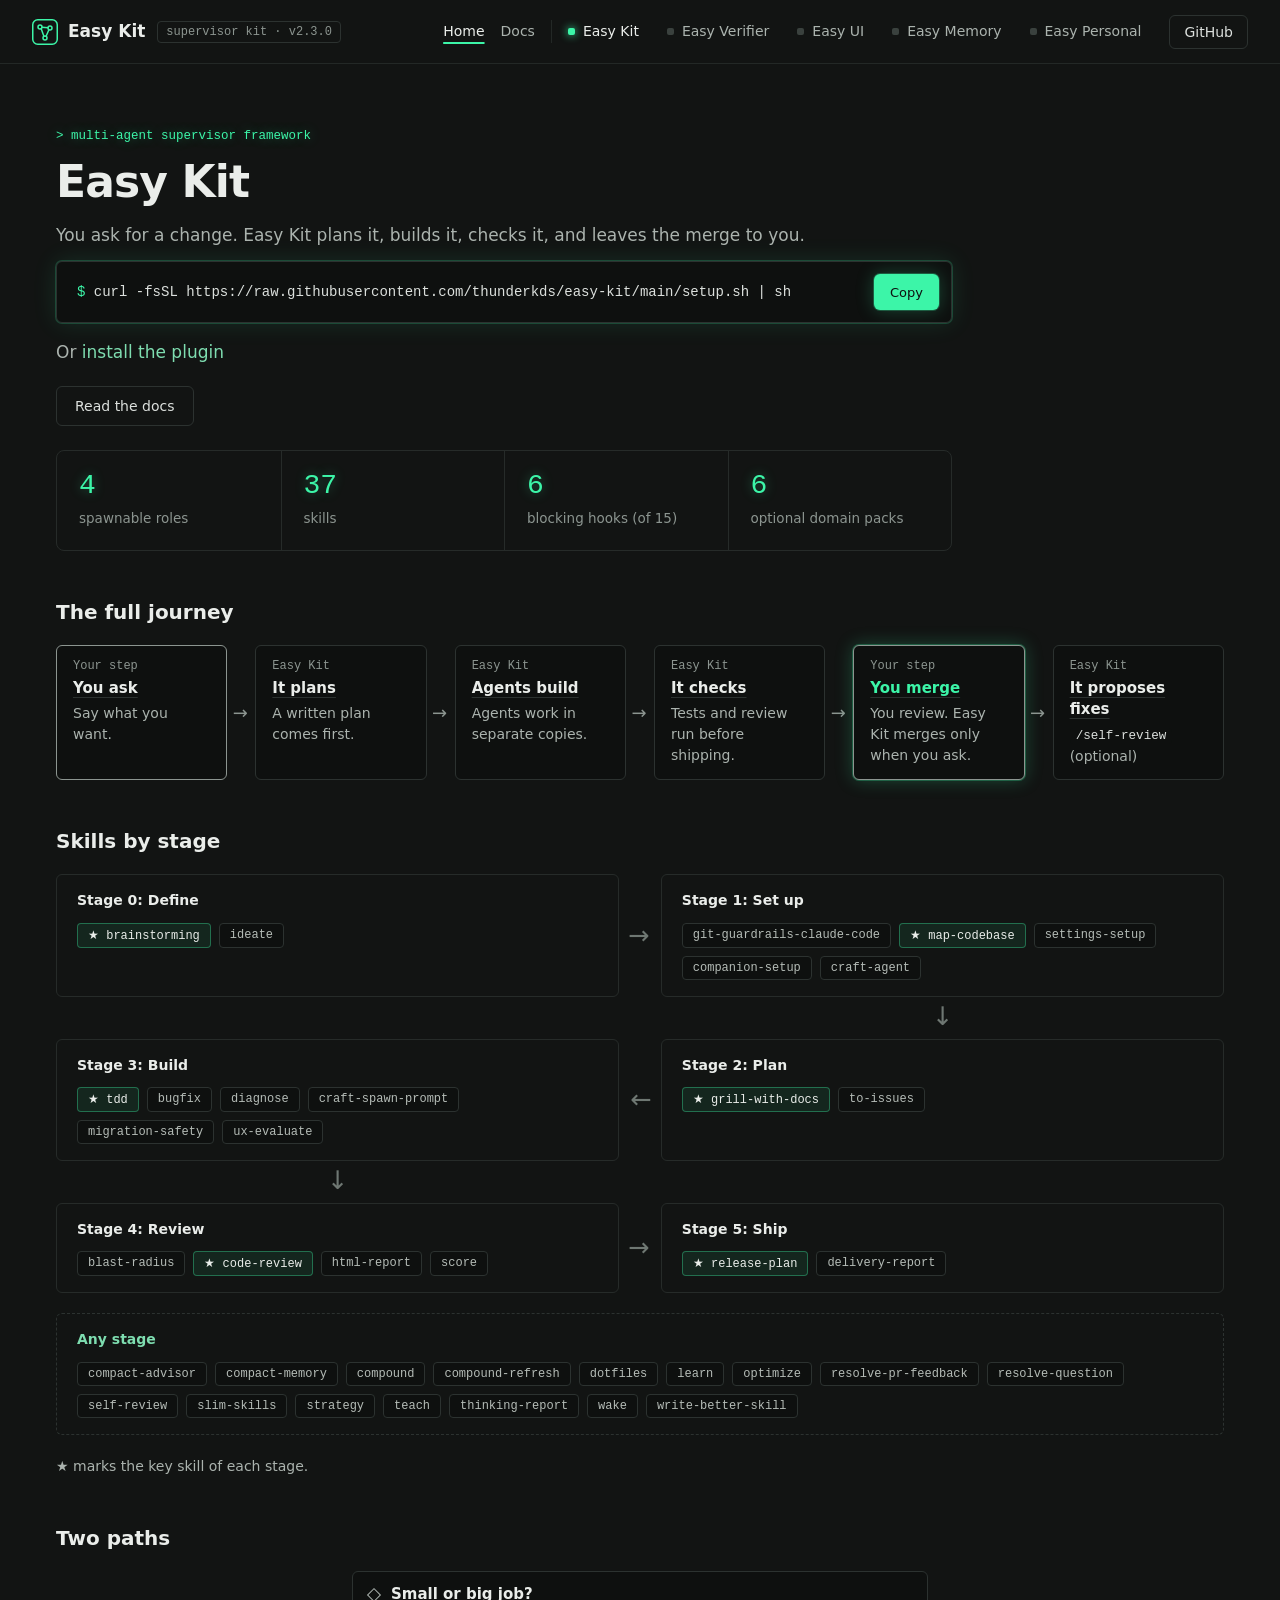
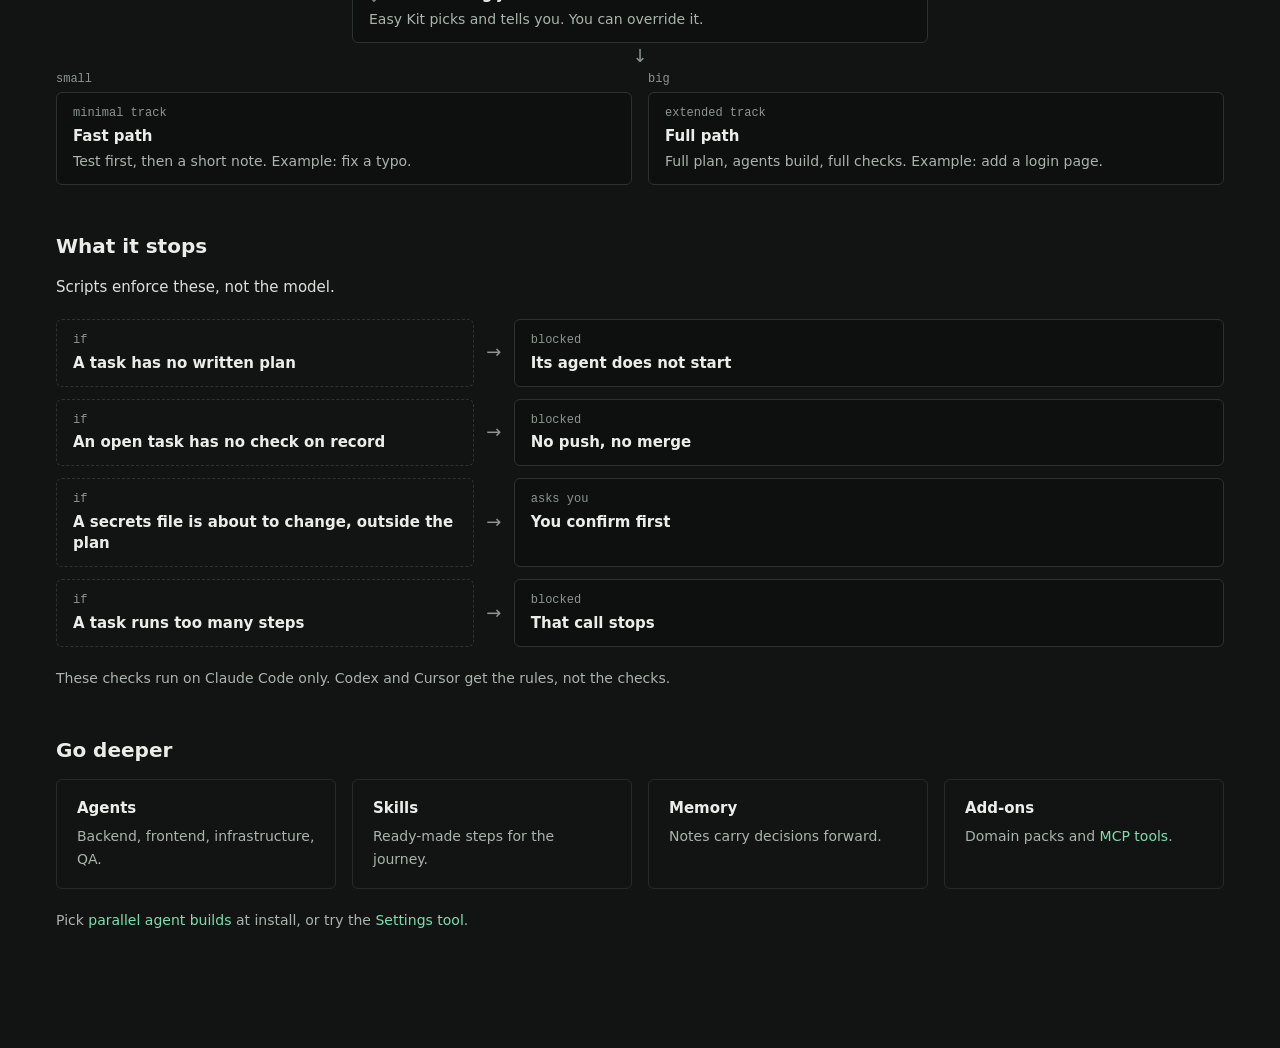
==== commit 7494ae80: "release v2.3.0: metadata (RUNBOOK notes + Release Log row, approval pending; version 2.3.0 in plugin" ====
--- a/site/index.html
+++ b/site/index.html
@@ -39,7 +39,7 @@
       </svg>
       Easy Kit
     </a>
-    <span class="tag-version">supervisor kit &middot; v2.2.0</span>
+    <span class="tag-version">supervisor kit &middot; v2.3.0</span>
   </div>
   <div class="header-actions">
     <nav class="page-nav" aria-label="Pages">
